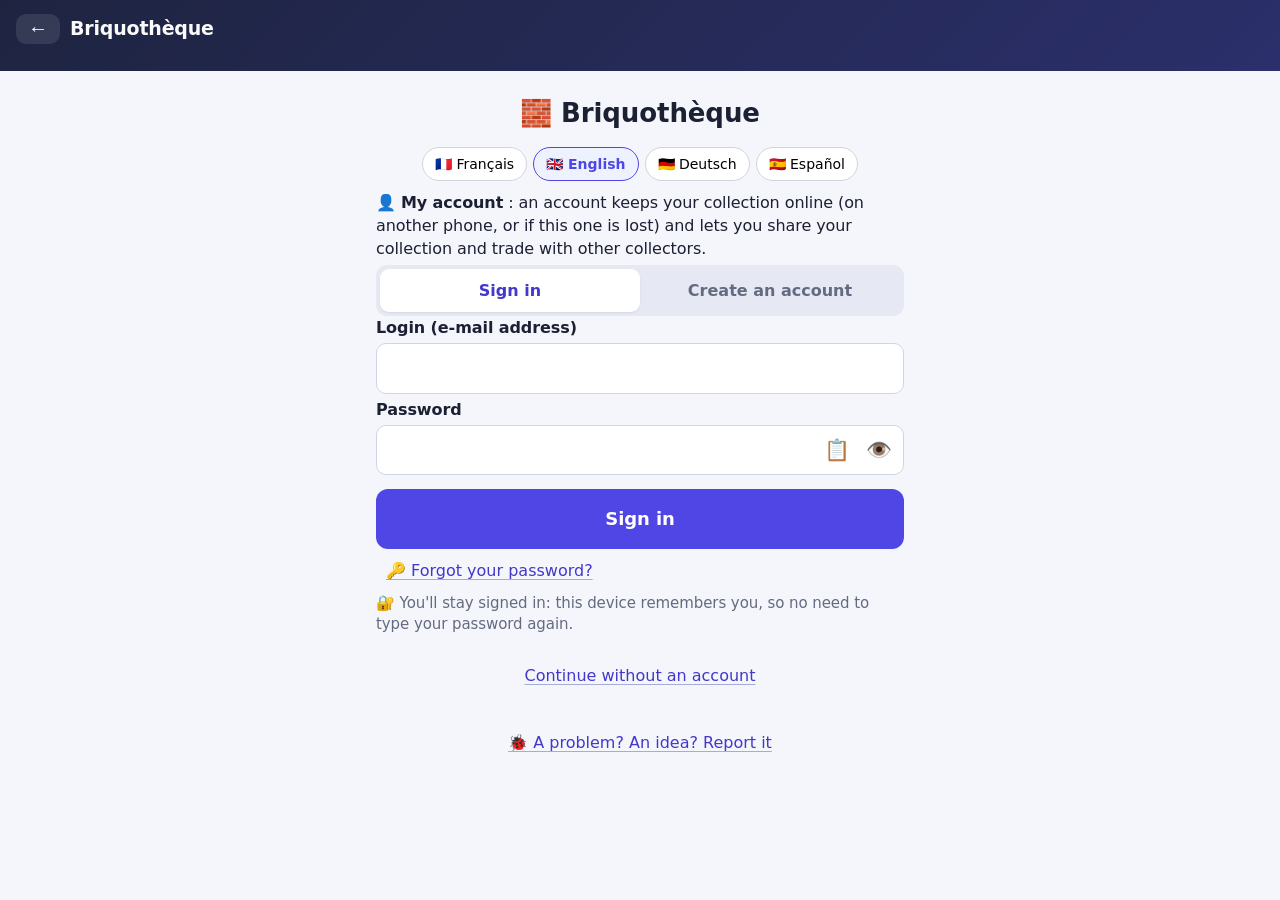
==== index.html @ 6ceb6207 "Partager sa collection et ses doubles avec un ami, sans aucune valeur (fichiers Excel et partage dan" ====
<!doctype html>
<html lang="fr">
<head>
<meta charset="utf-8">
<meta name="viewport" content="width=device-width, initial-scale=1, viewport-fit=cover">
<title>Briquothèque</title>
<meta name="theme-color" content="#18181b">
<link rel="manifest" href="manifest.json">
<link rel="icon" href="icones/briquotheque-192.png">
<link rel="apple-touch-icon" href="icones/briquotheque-192.png">
<link rel="stylesheet" href="style.css">
</head>
<body>
<header>
  <h1><button id="bouton-retour-entete" class="retour-entete" data-action="retour-entete" aria-label="Retour" title="Retour" hidden>←</button><span id="titre-appli">Briquothèque</span></h1>
  <div class="entete-bas">
    <div id="fichier-info" class="fichier-info"></div>
    <!-- connecté : amis en ligne et pseudo (js/amis.js) -->
    <div id="entete-compte" class="entete-compte" hidden>
      <button id="entete-amis" class="puce-entete" data-action="amis" aria-label="Mes amis">👥</button>
      <button id="entete-pseudo" class="puce-entete" data-action="compte"></button>
    </div>
  </div>
</header>
<nav id="arborescence" class="arborescence" aria-label="Menus" hidden></nav>

<main>
  <!-- Bandeau : modifications à enregistrer -->
  <div id="bandeau-save" class="bandeau" hidden>
    <span id="bandeau-texte"></span>
    <button class="petit" data-action="enregistrer">Enregistrer</button>
  </div>

  <!-- 1. Pas encore de fichier -->
  <section id="ecran-fichier" class="ecran" hidden>
    <p class="intro">Bienvenue ! Votre collection est rangée directement dans l'appli et enregistrée au fur et à mesure.</p>
    <button class="gros-bouton rouge" data-action="base-creer">🗄️ Commencer ma collection</button>
    <button class="gros-bouton vert" data-action="base-depuis-excel">📥 Reprendre ma collection d'un fichier Excel</button>
    <input type="file" id="input-excel-base" accept=".xlsx,application/vnd.openxmlformats-officedocument.spreadsheetml.sheet" hidden>
    <button class="gros-bouton gris" data-action="compte">👤 J'ai un compte : retrouver ma collection</button>
    <!-- arrivée depuis la mini-appli Blisters JB (fichier « transfert_vers_appli_complete…zip », 06/11/2026) -->
    <label class="gros-bouton bleu">📲 Je viens de la mini-appli Blisters JB : reprendre mes blisters
      <input type="file" id="input-transfert" accept=".zip,application/zip" hidden></label>
    <button class="bouton-lien" data-action="base">📚 Seulement contribuer à la base commune des blisters JB</button>
    <div class="choix-langue" aria-label="Langue"></div>
  </section>

  <!-- 2. Accueil -->
  <section id="ecran-accueil" class="ecran" hidden>
    <div class="bandeau base-vide-seul"><span>🗄️ Votre collection est vide</span>
      <button class="petit" data-action="base-depuis-excel">📥 Reprendre d'un fichier Excel</button></div>
    <!-- Rappel : catalogue BrickLink à mettre à jour (à partir du 2 du mois) -->
    <div id="bandeau-catalogue" class="bandeau bleu-fonce" hidden>
      <span>📚 Catalogue BrickLink à mettre à jour</span>
      <button class="petit" data-action="voir-catalogue">Comment ?</button>
    </div>

    <!-- Pas connecté : connexion proposée dès l'arrivée (js/compte.js) ; ensuite la session reste ouverte (connexion automatique) -->
    <div id="accueil-connexion" class="carte connexion-accueil" hidden>
      <p><b>👤 Connectez-vous</b> pour sauvegarder votre collection en ligne, échanger vos doubles et retrouver vos amis.
        <span class="score">Ensuite, la connexion se fait toute seule sur cet appareil.</span></p>
      <div class="deux-boutons">
        <button class="gros-bouton vert" data-compte-ouvrir="connexion">Se connecter</button>
        <button class="gros-bouton gris" data-compte-ouvrir="inscription">Créer un compte</button>
      </div>
      <button class="bouton-lien" data-action="connexion-plus-tard">Plus tard</button>
    </div>

    <p class="section-titre">➕ Ajouter à ma collection</p>
    <label class="action-principale">
      <span class="icone">📷</span>
      <span><b>Photographier</b><small>Figurine, blister JB, set… l'appli reconnaît ce que c'est</small></span>
      <input type="file" id="input-photo" accept="image/*" capture="environment" hidden>
    </label>
    <!-- un seul bouton pour un blister (Mathias, 06/11/2026) : prendre la photo, ou en choisir une déjà prise -->
    <button class="action-principale action-blister" data-action="blister-ajouter">
      <span class="icone">📦</span>
      <span><b>Ajouter un blister JB</b><small>Photo à prendre ou déjà prise · recto, verso, n°</small></span>
    </button>
    <input type="file" id="input-blister" accept="image/*" capture="environment" hidden>
    <input type="file" id="input-blister-galerie" accept="image/*" hidden>
    <div class="tuiles">
      <label class="tuile"><span class="icone">🖼️</span><b>Photo déjà prise</b><small>Figurine, depuis la galerie</small>
        <input type="file" id="input-galerie" accept="image/*" hidden></label>
      <button class="tuile" data-action="recherche"><span class="icone">🔍</span><b>Chercher par nom</b><small>Figurine (BrickLink)</small></button>
      <button class="tuile" data-action="saisie"><span class="icone">⌨️</span><b>Saisir un code</b><small>Un ou plusieurs codes</small></button>
      <button class="tuile" data-action="set"><span class="icone">🧱</span><b>Set LEGO</b><small>Ou Youmko, Pantasy, Cobi…</small></button>
      <label class="tuile"><span class="icone">🛒</span><b>Scanner une boîte</b><small>Code-barres d'un set, en magasin</small>
        <input type="file" id="input-boite" accept="image/*" capture="environment" hidden></label>
      <button class="tuile" data-action="objet"><span class="icone">🔑</span><b>Objet dérivé</b><small>Porte-clés, lampes, magnets…</small></button>
    </div>

    <p class="section-titre">📖 Ma collection</p>
    <div class="tuiles">
      <button class="tuile" data-action="collection"><span class="icone">📖</span><b>Ma collection</b><small>Figurines, sets, objets dérivés</small></button>
      <button class="tuile" data-action="valeur"><span class="icone">💶</span><b>Valeur</b><small>Ventes BrickLink sur 6 mois</small></button>
      <button class="tuile" data-action="statistiques"><span class="icone">📊</span><b>Statistiques</b><small>Séries complètes, manquantes</small></button>
      <button class="tuile" data-action="souhaits"><span class="icone">⭐</span><b>Ma liste de souhaits</b><small>Ce que vous voulez, sorties</small></button>
      <button class="tuile" data-action="justificatifs"><span class="icone">🧾</span><b>Justificatifs</b><small>Tickets, factures, captures</small></button>
      <button class="tuile" data-action="assurance"><span class="icone">🛡️</span><b>Dossier assureur</b><small>Inventaire estimé en PDF</small></button>
    </div>

    <!-- Tout JB Spielwaren au même endroit (demande de Mathias, 20/10/2026) : blisters, customs, tiles et autres objets -->
    <p class="section-titre">🟪 JB Spielwaren</p>
    <div class="tuiles">
      <button class="tuile" data-action="blister-ajouter"><span class="icone">📦</span><b>Ajouter un blister</b><small>Photo à prendre ou déjà prise</small></button>
      <button class="tuile" data-action="customs-voir"><span class="icone">🎨</span><b>Mes customs JB</b><small>Mes blisters, en photos</small></button>
      <button class="tuile" data-action="objets-jb-voir"><span class="icone">🟪</span><b>Tiles et objets JB</b><small>Tiles, vignettes, chromés…</small></button>
      <button class="tuile" data-action="objet-jb"><span class="icone">➕</span><b>Ajouter un tile ou un objet</b><small>Nom, photo, quantité</small></button>
      <button class="tuile" data-action="custom"><span class="icone">🔗</span><b>Figurine custom</b><small>Catalogue JB ou lien</small></button>
      <button class="tuile" data-action="achats"><span class="icone">🏷️</span><b>Mes achats customs</b><small>Prix payé et revente</small></button>
      <button class="tuile" data-action="base"><span class="icone">📚</span><b>Base de blisters</b><small>Commune à tous : photos, envois</small></button>
      <button class="tuile" data-action="consulter"><span class="icone">🗂️</span><b>Catalogue JB</b><small>Toutes les customs JB</small></button>
    </div>

    <p class="section-titre">🤝 Communauté</p>
    <div class="tuiles">
      <button class="tuile" data-action="echanges"><span class="icone">🔄</span><b>Échanges</b><small id="tuile-echanges-info">Doubles contre souhaits</small></button>
      <button class="tuile" data-action="amis"><span class="icone">👥</span><b>Mes amis</b><small>En ligne, demandes d'amis</small></button>
      <button class="tuile" data-action="compte"><span class="icone">👤</span><b>Mon compte</b><small id="tuile-compte-info">Connexion, sauvegarde en ligne</small></button>
    </div>

    <p class="section-titre">🔎 Découvrir</p>
    <div class="tuiles">
      <button class="tuile" data-action="nouveautes"><span class="icone">🆕</span><b>Nouveautés</b><small>Sorties LEGO par thème</small></button>
      <button class="tuile" data-action="magasins-autour"><span class="icone">📍</span><b>Magasins proches</b><small>Boutiques LEGO et jouets</small></button>
    </div>

    <p class="section-titre">🖨️ Imprimer et exporter</p>
    <div class="tuiles">
      <button class="tuile" data-action="impression"><span class="icone">🖨️</span><b>Imprimer des étiquettes</b><small>À la taille de vos étiquettes</small></button>
      <button class="tuile" data-action="exports"><span class="icone">📤</span><b>Exporter</b><small>Excel, PDF, CSV, BrickLink</small></button>
    </div>

    <details class="outils" id="outils">
      <summary>Outils <span class="score" id="version-appli"></span></summary>
      <p class="sous-titre">🌐 Langue</p>
      <div class="choix-langue" aria-label="Langue"></div>
      <p class="sous-titre">📱 Appli Android</p>
      <a class="bouton gris" href="telechargement/briquotheque.apk" download="Briquotheque.apk">📥 Télécharger l'appli Android (.apk)</a>
      <p class="aide">Ouvrez le fichier téléchargé : Android demande une fois d'autoriser l'installation depuis Chrome. L'appli se met à jour toute seule.
        Sur iPhone : dans Safari, « Partager » puis « Sur l'écran d'accueil ».</p>
      <details class="langue-verif"><summary data-action="langue-controle">Contrôle de la langue : textes pas encore traduits <span id="langue-controle"></span></summary>
        <div id="langue-manquants"></div></details>
      <div id="bloc-erreurs" class="alerte" hidden><b>⚠️ Dernières erreurs</b>
        <pre id="liste-erreurs" class="score" style="white-space:pre-wrap;margin:6px 0 0"></pre></div>
      <button class="bouton gris" data-action="signaler">🐞 Signaler un problème ou proposer une amélioration</button>
      <button class="bouton gris" data-action="rapports-recus" id="btn-rapports-recus" hidden>📬 Rapports reçus</button>
      <p class="aide">Un blocage, un bug, ou une amélioration à proposer ? Le message part directement au créateur de l'appli, avec une capture d'écran si vous voulez. Pour un problème, il décrit aussi l'appli (version, téléphone, écran, dernières actions et erreurs), sans rien de votre collection ni de vos photos.</p>
      <div id="bloc-catalogue" class="bloc-catalogue">
        <p class="sous-titre">🔄 Mises à jour</p>
        <p class="aide">Les catalogues se mettent à jour tout seuls : sets, nouveautés, objets dérivés et prix LEGO France
          chaque nuit ; nouvelles figurines BrickLink chaque mois. Ce bouton les relit tout de suite.</p>
        <p class="aide" id="catalogue-info"></p>
        <button class="gros-bouton vert" data-action="tout-mettre-a-jour">🔄 Tout mettre à jour</button>
        <p class="aide" id="maj-etat"></p>
        <details class="aide"><summary>Mettre à jour le catalogue BrickLink à la main (secours)</summary>
        <ol class="aide etapes">
          <li>Connectez-vous sur BrickLink, puis ouvrez la <a href="https://www.bricklink.com/catalogDownload.asp" target="_blank" rel="noopener">page de téléchargement du catalogue</a>.</li>
          <li>Choisissez <b>Catalog Items</b>, <b>Minifigures</b>, <b>Tab-Delimited File</b> (cochez <b>Year Released</b> si proposé), puis <b>Download</b>.</li>
          <li>Touchez le bouton ci-dessous et choisissez le fichier téléchargé (<b>Minifigures.txt</b>, parfois nommé Minifigures.txt.xml).</li>
        </ol>
        <label class="bouton">📥 Mettre à jour le catalogue BrickLink
          <input type="file" id="input-catalogue" hidden>
        </label>
        </details>
      </div>
      <hr>
      <label class="case-a-cocher" id="bloc-reglage-camps" hidden><input type="checkbox" id="reglage-camps"> Star Wars rangé par camps : Gentils (vert), Méchants (rouge), Zone grise — étiquettes de couleur</label>
      <button class="bouton gris" data-action="base-depuis-excel">📥 Reprendre un fichier Excel (remplace la collection)</button>
      <p class="aide" id="info-sauvegarde"></p>
      <button class="bouton bleu" data-action="sauvegarde-en-ligne">☁️ Sauvegarder en ligne maintenant (dépôt privé)</button>
      <button class="bouton gris" data-action="restaurer-en-ligne">☁️ Restaurer la sauvegarde en ligne</button>
    </details>
  </section>

  <!-- Recadrage de la photo -->
  <section id="ecran-recadrage" class="ecran" hidden>
    <p class="intro" id="recadrage-titre">Encadrez la figurine : glissez le cadre, ou tirez ses coins.</p>
    <div id="recadrage-zone" class="recadrage-zone">
      <img id="recadrage-image" alt="">
      <div id="recadrage-cadre" class="recadrage-cadre">
        <span data-coin="hg" class="coin hg"></span><span data-coin="hd" class="coin hd"></span>
        <span data-coin="bg" class="coin bg"></span><span data-coin="bd" class="coin bd"></span>
      </div>
    </div>
    <button class="gros-bouton vert" data-action="recadrage-ok">✂️ Identifier cette zone</button>
    <button class="bouton gris" data-action="recadrage-entiere">Utiliser toute la photo</button>
    <button class="bouton-lien" data-action="recadrage-annuler">Annuler</button>
  </section>

  <!-- Consultation de la collection (lecture seule) -->
  <section id="ecran-collection" class="ecran" hidden>
    <!-- ajouter directement depuis Ma collection (Mathias, 11/10/2026) : mêmes choix qu'à l'accueil ; les photos passent
         par les mêmes champs (label for=…) que les gros boutons de l'accueil -->
    <details class="ajouter-collection">
      <summary class="bouton">➕ Ajouter à ma collection</summary>
      <div class="tuiles">
        <label class="tuile" for="input-photo"><span class="icone">📷</span><b>Photographier</b><small>Figurine, blister, set… reconnu</small></label>
        <button class="tuile" data-action="blister-ajouter"><span class="icone">📦</span><b>Blister JB</b><small>Photo à prendre ou déjà prise</small></button>
        <label class="tuile" for="input-galerie"><span class="icone">🖼️</span><b>Photo déjà prise</b><small>Figurine, depuis la galerie</small></label>
        <button class="tuile" data-action="recherche"><span class="icone">🔍</span><b>Chercher par nom</b><small>Figurine (BrickLink)</small></button>
        <button class="tuile" data-action="saisie"><span class="icone">⌨️</span><b>Saisir un code</b><small>Un ou plusieurs codes</small></button>
        <button class="tuile" data-action="custom"><span class="icone">🎨</span><b>Figurine custom</b><small>Catalogue JB ou lien</small></button>
        <button class="tuile" data-action="set"><span class="icone">🧱</span><b>Set LEGO</b><small>Ou Youmko, Pantasy, Cobi…</small></button>
        <label class="tuile"><span class="icone">🛒</span><b>Scanner une boîte</b><small>Code-barres d'un set</small>
          <input type="file" id="input-boite-collection" accept="image/*" capture="environment" hidden></label>
        <button class="tuile" data-action="objet"><span class="icone">🔑</span><b>Objet dérivé</b><small>Porte-clés, lampes, magnets…</small></button>
        <button class="tuile" data-action="objet-jb"><span class="icone">🟪</span><b>Tile ou objet JB</b><small>Tiles, vignettes, chromés…</small></button>
      </div>
    </details>
    <input id="collection-recherche" class="champ" type="search" placeholder="🔍 Nom ou code…" autocomplete="off">
    <div id="collection-onglets" class="puces"></div>
    <div class="bascule" id="collection-bascule">
      <button data-vue="liste" class="choisi">Liste</button>
      <button data-vue="vignettes">Vignettes</button>
    </div>
    <p class="aide" id="collection-info"></p>
    <div id="collection-contenu"></div>
    <button class="bouton gris" data-action="accueil">↩︎ Retour</button>
  </section>

  <!-- Figurine custom (JB Spielwaren ou autre) -->
  <section id="ecran-custom" class="ecran" hidden>
    <p class="intro">🎨 Figurine <b>custom</b> (JB Spielwaren ou autre fabricant) : elle sera rangée dans l'onglet « Customs ».</p>
    <img id="custom-photo" class="photo-apercu" alt="Photo du blister">
    <label for="custom-recherche" class="etiquette-champ">Chercher dans le catalogue JB Spielwaren</label>
    <input id="custom-recherche" class="champ" type="search" autocomplete="off" placeholder="ex. clone, witch, knight…">
    <p class="aide" id="custom-recherche-info"></p>
    <div id="custom-indice"></div>
    <div id="custom-resultats" class="grille"></div>
    <button class="bouton gris" id="btn-encadrer-nom" hidden>✂️ Encadrer le nom moi-même</button>
    <div id="custom-choisie"></div>
    <label for="custom-lien" class="etiquette-champ">Lien de la page de la figurine (facultatif)</label>
    <input id="custom-lien" class="champ" type="url" inputmode="url" autocomplete="off" placeholder="https://www.jb-spielwaren.de/…">
    <p class="aide">Sur la page de la figurine : ⋮ → <b>Partager</b> → <b>Copier le lien</b>, puis collez-le ici.<span class="excel-seul"> Le QR code de l'étiquette ouvrira cette page. Sans lien, l'étiquette n'aura pas de QR code.</span></p>
    <label for="custom-nom" class="etiquette-champ">Nom de la figurine</label>
    <input id="custom-nom" class="champ" autocomplete="off" placeholder="ex. CLONE TROOPER 501st">
    <p class="aide excel-seul" id="custom-code"></p>
    <div class="apercu-etiquette excel-seul" id="custom-apercu"></div>
    <div id="custom-alerte"></div>
    <label class="case-a-cocher"><input type="checkbox" id="custom-non-numerote"> Non numérotée (pas de série limitée)</label>
    <div id="custom-bloc-numeros">
      <label for="custom-serie" class="etiquette-champ">Série limitée à</label>
      <input id="custom-serie" class="champ" inputmode="numeric" autocomplete="off" placeholder="ex. 250">
      <label class="etiquette-champ" id="custom-numeros-titre">N° de l'exemplaire (écrit sur le blister)</label>
      <div id="custom-numeros" class="grille-numeros">
        <input id="custom-exemplaire" class="champ" inputmode="numeric" autocomplete="off" placeholder="ex. 189">
      </div>
      <p class="aide" id="custom-numeros-etat"></p>
    </div>
    <p class="question">Ajouter à ma collection ?</p>
    <div class="oui-non">
      <button class="gros-bouton gris" data-action="non">Non</button>
      <button class="gros-bouton vert" data-action="custom-oui">Oui</button>
    </div>
  </section>

  <!-- Valeur de la collection (js/valeur.js) : prix relevés dans le dépôt GitHub privé -->
  <!-- Nouveautés LEGO (js/ecran_nouveautes.js) : sorties de l'année par thème, relues chaque nuit (Rebrickable) -->
  <section id="ecran-nouveautes" class="ecran" hidden>
    <p class="intro">🆕 <b>Nouveautés LEGO</b> <span class="score" id="nv-maj"></span>
      <button class="petit" id="nv-actualiser">🔄 Actualiser</button></p>
    <input id="nv-recherche" class="champ" type="search" autocomplete="off" placeholder="🔍 Filtrer (ex. shrek, vador, 75412)">
    <div class="bascule" id="nv-onglets">
      <button data-nv="mois" class="choisi">📅 Par mois</button>
      <button data-nv="figurines">🧍 Figurines</button>
      <button data-nv="sets">🧱 Sets</button>
      <button data-nv="objets">🔑 Objets</button>
    </div>
    <div id="nv-themes" class="puces"></div>
    <div id="nv-contenu"></div>
    <button class="bouton gris" data-action="accueil">↩︎ Retour</button>
  </section>

  <!-- Objets dérivés LEGO (catalogue BrickLink « Gear ») : onglet « Objets dérivés » (js/objets.js) -->
  <section id="ecran-objet" class="ecran" hidden>
    <p class="intro">🔑 <b>Objet dérivé LEGO</b> : porte-clés, porte-clés lumineux, magnet, réveil… Il est valorisé d'après
      les ventes BrickLink, grâce à son numéro BrickLink.</p>
    <label class="gros-bouton vert">📷 Photographier l'étiquette (face avant)
      <input type="file" id="input-objet-photo" accept="image/*" capture="environment" hidden></label>
    <p class="aide">L'appli lit la référence imprimée au-dessus du code-barres (ex. KE48H) et retrouve l'objet. Ou tapez son nom :</p>
    <label for="objet-nom" class="etiquette-champ">Ce que c'est</label>
    <input id="objet-nom" class="champ" autocomplete="off" placeholder="ex. ghost key light, vader, KE48H">
    <div id="objet-nouveautes" class="grille"></div>
    <button class="bouton bleu" data-action="objet-chercher">🔎 Trouver son numéro sur BrickLink</button>
    <p class="aide">Sur BrickLink, ouvrez le bon objet : son numéro est écrit sous le nom (« Item No »). Recopiez-le ci-dessous.</p>
    <label for="objet-code" class="etiquette-champ">Numéro BrickLink</label>
    <input id="objet-code" class="champ" autocomplete="off" autocapitalize="characters" placeholder="ex. 5005374 ou LGL-KE7">
    <label for="objet-type" class="etiquette-champ">Type</label>
    <select id="objet-type" class="champ">
      <option value="Porte-clés">Porte-clés</option><option value="Porte-clés lumineux">Porte-clés lumineux</option><option value="Lampe / torche">Lampe / torche</option><option value="Magnet">Magnet</option>
      <option value="Montre / réveil">Montre / réveil</option><option value="Stylo / papeterie">Stylo / papeterie</option><option value="Autre">Autre</option>
    </select>
    <label for="objet-etat" class="etiquette-champ">État</label>
    <select id="objet-etat" class="champ"><option value="Neuf (emballage)">Neuf (emballage)</option><option value="Occasion">Occasion</option></select>
    <label for="objet-quantite" class="etiquette-champ">Quantité</label>
    <input id="objet-quantite" class="champ" type="number" min="1" value="1" inputmode="numeric">
    <label for="objet-remarques" class="etiquette-champ">Remarques (facultatif)</label>
    <input id="objet-remarques" class="champ" autocomplete="off" placeholder="ex. carton 3, pile à changer">
    <div class="deux-champs">
      <div><label class="etiquette-champ" for="objet-prix">Prix payé (€, facultatif)</label>
        <input id="objet-prix" class="champ" inputmode="decimal" autocomplete="off" placeholder="par exemplaire"></div>
      <div><label class="etiquette-champ" for="objet-date">Acheté le (facultatif)</label>
        <input id="objet-date" class="champ" type="date"></div></div>
    <button class="gros-bouton vert" data-action="objet-ajouter">➕ Ajouter à ma collection</button>
    <div id="objet-liste"></div>
  </section>

  <!-- Tiles et autres objets JB Spielwaren (js/objets_jb.js) -->
  <section id="ecran-objet-jb" class="ecran" hidden>
    <p class="intro">🟪 <b>Tile ou objet JB Spielwaren</b> : tile (petite plaque imprimée), vignette, élément chromé, pièce
      imprimée, poster… Souvent offerts : le prix payé est facultatif.</p>
    <label class="gros-bouton vert">📷 Photographier l'objet (facultatif)
      <input type="file" id="input-jb-photo" accept="image/*" capture="environment" hidden></label>
    <img id="jb-apercu" class="photo-apercu" alt="" hidden>
    <label for="jb-type" class="etiquette-champ">Type</label>
    <select id="jb-type" class="champ"></select>
    <label for="jb-nom" class="etiquette-champ">Nom</label>
    <input id="jb-nom" class="champ" autocomplete="off" placeholder="ex. Tile Darth Donut, ou ce qui est imprimé dessus">
    <label for="jb-quantite" class="etiquette-champ">Quantité</label>
    <input id="jb-quantite" class="champ" type="number" min="1" value="1" inputmode="numeric">
    <label for="jb-prix" class="etiquette-champ">Prix payé par exemplaire (facultatif : vide si offert)</label>
    <input id="jb-prix" class="champ" inputmode="decimal" autocomplete="off" placeholder="vide si offert">
    <label for="jb-date" class="etiquette-champ">Date d'achat (facultatif)</label>
    <input id="jb-date" class="champ" type="date">
    <label for="jb-remarques" class="etiquette-champ">Remarques (facultatif)</label>
    <input id="jb-remarques" class="champ" autocomplete="off" placeholder="ex. stream du 12/10, boîte 2">
    <button class="gros-bouton vert" data-action="objet-jb-ajouter">➕ Ajouter à ma collection</button>
    <button class="bouton gris" data-action="objets-jb-voir">🟪 Voir mes tiles et objets JB</button>
    <button class="bouton bleu" id="jb-importer" data-action="objet-jb-importer" hidden>📥 Reprendre mes achats (tiles, vignettes… des directs Whatnot)</button>
  </section>

  <!-- Compte en ligne (js/compte.js, Supabase) : connexion, sauvegarde en ligne de la collection -->
  <section id="ecran-compte" class="ecran" hidden>
    <div id="compte-contenu"></div>
  </section>

  <!-- Amis et présence (js/amis.js) -->
  <section id="ecran-amis" class="ecran" hidden>
    <div id="amis-contenu"></div>
  </section>

  <!-- Ce qu'un ami a partagé (js/partages.js) : sa collection ou ses doubles, en lecture seule, sans valeur -->
  <section id="ecran-partage" class="ecran" hidden>
    <p class="intro" id="partage-titre"></p>
    <div id="partage-actions"></div>
    <input id="partage-recherche" class="champ" type="search" placeholder="🔍 Nom ou code…" autocomplete="off">
    <div id="partage-liste" class="carte"></div>
    <button class="bouton gris" data-partage-fichier-vu>📄 Fichier de cette liste</button>
    <button class="bouton-lien" data-action="amis">← Mes amis</button>
  </section>

  <!-- Échanges entre collectionneurs (js/echanges.js) -->
  <section id="ecran-echanges" class="ecran" hidden>
    <div id="echanges-contenu"></div>
  </section>

  <!-- Coffre à justificatifs d'achat (js/justificatifs.js) : tickets, factures, captures de commandes -->
  <section id="ecran-justificatifs" class="ecran" hidden>
    <p class="intro">🧾 <b>Justificatifs d'achat</b> : photographiez vos tickets et factures, ou ajoutez la capture d'écran
      d'une commande (Whatnot, JB Spielwaren, eBay…). Ils servent de preuves pour l'assureur et rappellent ce que vous avez
      acheté, même quand la figurine n'est pas nommée sur la commande.</p>
    <div class="tuiles">
      <label class="tuile"><span class="icone">📷</span><b>Photographier</b><small>Ticket ou facture</small>
        <input type="file" id="input-justificatif-photo" accept="image/*" capture="environment" hidden></label>
      <label class="tuile"><span class="icone">🖼️</span><b>Capture d'écran</b><small>Ou photo déjà prise</small>
        <input type="file" id="input-justificatif-galerie" accept="image/*" multiple hidden></label>
    </div>
    <p class="aide" id="justificatifs-info"></p>
    <div id="justificatifs-liste" class="base-liste"></div>
    <button class="gros-bouton gris" id="justificatifs-sauver" data-action="justificatifs-sauver" hidden>📤 Sauvegarder mes justificatifs (.zip)</button>
    <label class="bouton-lien">📥 Reprendre une sauvegarde de justificatifs
      <input type="file" id="input-justificatifs-zip" accept=".zip,application/zip" hidden></label>
  </section>

  <!-- Dossier pour l'assureur (js/assurance.js) : inventaire estimé, à enregistrer en PDF ou en tableur -->
  <section id="ecran-assurance" class="ecran" hidden>
    <div class="pas-imprime">
      <p class="intro">🛡️ <b>Dossier pour l'assureur</b> : l'inventaire complet de votre collection, article par article, avec
        sa valeur estimée, la méthode et la date des prix. Vous l'enregistrez en PDF pour l'envoyer à votre assureur.
        <a href="methode.html">ℹ️ Comment est calculée la valeur ?</a></p>
      <label for="assurance-nom" class="etiquette-champ">Nom du propriétaire</label>
      <input id="assurance-nom" class="champ" autocomplete="name">
      <label for="assurance-adresse" class="etiquette-champ">Adresse (facultatif)</label>
      <input id="assurance-adresse" class="champ" autocomplete="street-address">
      <label for="assurance-contrat" class="etiquette-champ">N° de contrat d'assurance (facultatif)</label>
      <input id="assurance-contrat" class="champ" autocomplete="off">
      <label class="case-a-cocher"><input type="checkbox" id="assurance-photos" checked> Avec les photos des articles</label>
      <label class="case-a-cocher"><input type="checkbox" id="assurance-justificatifs" checked> Avec mes justificatifs d'achat (🧾)</label>
      <button class="gros-bouton vert" data-action="assurance-preparer">📄 Préparer le dossier</button>
      <p class="aide" id="assurance-etat"></p>
      <div id="assurance-sortie" class="oui-non" hidden>
        <button class="gros-bouton bleu" data-action="assurance-imprimer">🖨️ Enregistrer en PDF</button>
        <button class="gros-bouton gris" data-action="assurance-tableur">📊 Tableur (.csv)</button>
      </div>
    </div>
    <div id="assurance-dossier"></div>
  </section>

  <section id="ecran-valeur" class="ecran" hidden>
    <p class="intro">💶 <b>Valeur de ma collection</b> : ce que coûterait son rachat aujourd'hui, d'après les ventes réelles
      BrickLink des 6 derniers mois et les prix LEGO. <a href="methode.html">ℹ️ Comment est calculée la valeur ?</a></p>
    <div id="valeur-bandeau" class="bandeau" hidden></div>
    <p class="aide" id="valeur-etat"></p>
    <div id="valeur-avancement" class="carte" hidden></div>
    <div id="valeur-jeton-bloc" class="carte" hidden>
      <label for="valeur-jeton" class="etiquette-champ">Jeton d'accès GitHub (github_pat_…)</label>
      <input id="valeur-jeton" class="champ champ-masque" type="text" autocomplete="off" autocapitalize="off" spellcheck="false" data-lpignore="true" data-1p-ignore placeholder="github_pat_…">
      <button class="bouton bleu" data-action="valeur-jeton">Enregistrer le jeton</button>
      <p class="aide">Il ne sert qu'à votre dépôt privé et reste dans ce téléphone.</p>
    </div>
    <div id="valeur-actions" hidden>
      <div class="tuiles">
        <button class="tuile" data-action="valeur-envoyer"><span class="icone">💶</span><b>Valoriser ma collection</b><small>Relever les prix de mes articles</small></button>
        <button class="tuile" data-action="valeur-actualiser"><span class="icone">🔄</span><b>Actualiser</b><small>Lire les derniers prix</small></button>
      </div>
      <button class="bouton gris" data-action="valeur-customs">📥 Ajouter mes customs achetées (reçus JB et Whatnot)</button>
      <div id="valeur-resultat"></div>
      <button class="bouton-lien" data-action="valeur-remplacer-jeton">🔑 Remplacer le jeton (nouveau jeton GitHub)</button>
      <button class="bouton-lien" data-action="valeur-oublier">Retirer le jeton de ce téléphone</button>
    </div>
  </section>

  <!-- Mes achats de customs (js/achats.js) : nommer les achats en lot, prix payé et prix de revente par figurine -->
  <section id="ecran-achats" class="ecran" hidden>
    <p class="intro">🏷️ <b>Mes achats de customs</b> : le prix payé de chaque exemplaire (frais de port compris), pour savoir à
      combien revendre vos doubles.</p>
    <div class="onglets-achats">
      <button class="bouton" id="achats-onglet-nommer" data-action="achats-nommer">À nommer</button>
      <button class="bouton" id="achats-onglet-figurines" data-action="achats-figurines">Par figurine</button>
      <button class="bouton" id="achats-onglet-vendre" data-action="achats-vendre">À vendre</button>
    </div>
    <details class="carte">
      <summary>Réglages de la revente</summary>
      <label for="achats-frais" class="etiquette-champ">Frais de vente (% du prix de vente, commission + paiement)</label>
      <input id="achats-frais" class="champ" inputmode="decimal">
      <label for="achats-fixe" class="etiquette-champ">Frais fixes par vente (€)</label>
      <input id="achats-fixe" class="champ" inputmode="decimal">
      <label for="achats-marge" class="etiquette-champ">Marge voulue (% du prix payé)</label>
      <input id="achats-marge" class="champ" inputmode="decimal">
      <p class="aide">Vérifiez les frais actuels sur Whatnot (ou la plateforme où vous vendez). Le prix de revente conseillé
        vous rend le prix payé plus la marge, une fois les frais retirés (arrondi à l'euro supérieur).
        <a href="methode.html">ℹ️ Toutes les méthodes de calcul</a></p>
    </details>
    <label class="case-a-cocher" id="achats-filtre" hidden><input type="checkbox" id="achats-doublons"> Seulement les figurines en plusieurs exemplaires</label>
    <div id="achats-liste"></div>
    <button class="bouton gris" data-action="accueil">↩︎ Retour</button>
  </section>

  <!-- Consulter la base des figurines JB (js/consulter.js) -->
  <section id="ecran-consulter" class="ecran" hidden>
    <p class="intro">🗂️ <b>Base des figurines JB</b> : le catalogue JB Spielwaren, les figurines retirées retrouvées ailleurs
      et les blisters photographiés par les collectionneurs.</p>
    <input id="consulter-recherche" class="champ" type="search" autocomplete="off" placeholder="Chercher un nom (ex. donut, chrome, vader)">
    <select id="consulter-filtre" class="champ">
      <option value="tout">Toute la base</option>
      <option value="jb">En vente chez JB</option>
      <option value="retirees">Épuisées / plus en vente chez JB</option>
      <option value="album">Photos de collectionneurs</option>
      <option value="mes">Mes photos de blisters</option>
    </select>
    <p class="aide" id="consulter-info"></p>
    <div id="consulter-liste" class="grille"></div>
    <button class="bouton gris" id="consulter-plus" hidden>Voir plus</button>
    <button class="bouton gris" data-action="accueil">↩︎ Retour</button>
  </section>

  <!-- Sets LEGO (js/sets.js) : numéro -> fiche, état, boîte, notice, figurines -> onglet « Sets » -->
  <section id="ecran-set" class="ecran" hidden>
    <label for="set-marque" class="etiquette-champ">Marque</label>
    <select id="set-marque" class="champ"></select>
    <input id="set-marque-autre" class="champ" autocomplete="off" placeholder="Nom de la marque" hidden>
    <div id="set-bloc-lego">
    <label for="set-numero" class="etiquette-champ">🧱 Numéro ou nom du set LEGO</label>
    <input id="set-numero" class="champ" type="search" autocomplete="off" placeholder="ex. 75192 ou death star">
    <p class="aide" id="set-info"></p>
    <label class="bouton gris">📥 Importer une liste de sets (depuis un fichier Excel)
      <input type="file" id="input-import-sets" accept=".xlsx,application/vnd.openxmlformats-officedocument.spreadsheetml.sheet" hidden>
    </label>
    <div id="set-fiche"></div>
    </div>
    <div id="set-bloc-marque" hidden>
      <p class="aide">Les autres marques ne sont pas dans les catalogues LEGO : renseignez le set vous-même. Sa valeur : le prix
        sur le site du fabricant s'il le vend encore, sinon les annonces eBay France, sinon votre prix payé.</p>
      <label for="set-m-numero" class="etiquette-champ">Numéro (sur la boîte)</label>
      <input id="set-m-numero" class="champ" autocomplete="off" placeholder="ex. 2299">
      <label for="set-m-nom" class="etiquette-champ">Nom</label>
      <input id="set-m-nom" class="champ" autocomplete="off" placeholder="ex. Titanic">
      <div class="deux-champs">
        <div><label for="set-m-pieces" class="etiquette-champ">Pièces</label><input id="set-m-pieces" class="champ" inputmode="numeric"></div>
        <div><label for="set-m-annee" class="etiquette-champ">Année</label><input id="set-m-annee" class="champ" inputmode="numeric"></div>
      </div>
      <label for="set-m-prix-fabricant" class="etiquette-champ">Prix sur le site du fabricant (€, s'il le vend encore)</label>
      <input id="set-m-prix-fabricant" class="champ" inputmode="decimal" placeholder="prix affiché pour la France, ex. 299,00">
    </div>
    <div id="set-details" hidden>
      <label for="set-etat" class="etiquette-champ">État</label>
      <select id="set-etat" class="champ">
        <option value="Neuf scellé">Neuf scellé</option><option value="Monté">Monté</option><option value="Démonté (en boîte)">Démonté (en boîte)</option><option value="Sans figurines">Sans figurines</option><option value="Incomplet">Incomplet</option><option value="Boîte seule (vide)">Boîte seule (vide)</option><option value="Autre">Autre</option>
      </select>
      <label class="case-a-cocher"><input type="checkbox" id="set-boite"> Boîte d'origine</label>
      <label class="case-a-cocher"><input type="checkbox" id="set-notice"> Notice</label>
      <div class="deux-champs">
        <div><label class="etiquette-champ" for="set-prix">Prix payé (€, facultatif)</label>
          <input id="set-prix" class="champ" inputmode="decimal" autocomplete="off" placeholder="ex. 79,99"></div>
        <div><label class="etiquette-champ" for="set-date">Acheté le (facultatif)</label>
          <input id="set-date" class="champ" type="date"></div></div>
      <p class="sous-titre" id="set-figs-titre"></p>
      <div id="set-figs" class="base-liste"></div>
      <p class="question">Ajouter ce set à ma collection ?</p>
      <div class="oui-non">
        <button class="gros-bouton gris" data-action="accueil">Non</button>
        <button class="gros-bouton vert" data-action="set-ajouter">Oui</button>
      </div>
    </div>
  </section>

  <!-- Base commune des blisters JB : photos et noms de vos blisters, à exporter pour enrichir la base (js/base.js) -->
  <section id="ecran-base" class="ecran" hidden>
    <p class="intro">📚 <b>Base de blisters JB</b>, commune à tous (la vôtre, celle de votre ami, les collectionneurs) : photographiez vos blisters un par un (recto, puis verso). Le nom est lu tout seul : vérifiez-le, notez le numéro écrit à la main (« 143 of 250 »), puis « Ajouter ».
      L'appli compte vos exemplaires de chaque figurine et les compare à vos achats. « Envoyer » crée un fichier à
      m'envoyer : ces blisters seront ensuite reconnus par l'appli (nom et décor).</p>
    <label class="gros-bouton corail">📷 Photographier un blister
      <input type="file" id="input-base" accept="image/*" capture="environment" hidden>
    </label>
    <label class="bouton gris">🖼️ Choisir une photo déjà prise
      <input type="file" id="input-base-galerie" accept="image/*,application/pdf" hidden>
    </label>
    <label class="bouton gris">🗂️ Importer une série de scans (photos ou PDF : recto, verso, recto, verso…)
      <input type="file" id="input-base-scans" accept="image/*,application/pdf" multiple hidden>
    </label>
    <div id="base-autre" hidden>
      <label class="gros-bouton bleu-fonce">➕ <span id="btn-base-autre">Autre exemplaire</span>
        <input type="file" id="input-base-autre" accept="image/*" capture="environment" hidden></label>
      <!-- autre exemplaire depuis une photo déjà prise (Mathias, 06/11/2026) -->
      <label class="bouton gris">🖼️ <span id="btn-base-autre-galerie">Autre exemplaire : choisir une photo déjà prise</span>
        <input type="file" id="input-base-autre-galerie" accept="image/*" hidden></label>
      <button class="bouton-lien" data-action="base-autre">ou garder la même photo (plus rapide)</button>
    </div>
    <p class="score" id="base-cadre-memo" hidden>📌 Cadre mémorisé : les photos sont recadrées comme la première
      de la série. <button class="bouton-lien" data-action="base-oublier-cadre">Oublier ce cadre</button></p>
    <p class="alerte" id="base-serie-etat" hidden></p>
    <p class="aide" id="base-etat"></p>
    <div class="recto-verso">
      <img id="base-photo" class="photo-apercu" alt="Recto du blister">
      <img id="base-verso" class="photo-apercu" alt="Verso du blister" hidden>
    </div>
    <div class="suggestions" id="base-recadrer-boutons" hidden>
      <button class="petit" data-action="base-recadrer-recto">✂️ Recadrer le recto</button>
      <button class="petit" data-action="base-recadrer-verso" id="btn-recadrer-verso" hidden>✂️ Recadrer le verso</button>
    </div>
    <div id="base-recadrage" class="carte" hidden>
      <p class="aide" id="base-recadrage-titre">Ajustez le cadre autour du blister : glissez-le, ou tirez ses coins.</p>
      <div id="base-recadrage-zone" class="recadrage-zone"><img id="base-recadrage-image" alt="">
        <div id="base-recadrage-cadre" class="recadrage-cadre">
          <span data-coin="hg" class="coin hg"></span><span data-coin="hd" class="coin hd"></span>
          <span data-coin="bg" class="coin bg"></span><span data-coin="bd" class="coin bd"></span>
        </div></div>
      <label class="case-a-cocher"><input type="checkbox" id="base-recadrage-memoriser"> 📌 Garder ce cadre pour les photos
        suivantes (même installation : carton, support, téléphone au même endroit)</label>
      <button class="gros-bouton vert" data-action="base-recadrage-ok">✔ Garder ce cadre</button>
      <button class="bouton gris" data-action="base-recadrage-entiere">Garder la photo entière</button>
      <button class="bouton-lien" data-action="base-recadrage-annuler">Annuler</button>
    </div>
    <div id="base-etape-verso" class="carte" hidden>
      <p><b>📷 Maintenant le verso</b> : retournez le blister (le nom se lit pendant ce temps).</p>
      <label class="gros-bouton corail">📷 Photographier le verso
        <input type="file" id="input-base-verso" accept="image/*" capture="environment" hidden></label>
      <label class="bouton gris">🖼️ Choisir le verso dans les photos
        <input type="file" id="input-base-verso-galerie" accept="image/*" hidden></label>
    </div>
    <div id="base-fiche" hidden>
      <label for="base-nom" class="etiquette-champ">Nom imprimé sur le blister</label>
      <input id="base-nom" class="champ" autocomplete="off" autocapitalize="characters" placeholder="ex. SHINY DARK LORD">
      <div id="base-suggestions" class="suggestions"></div>
      <p class="score" id="base-verso-info" hidden></p>
      <label for="base-precision" class="etiquette-champ">Précision : personnage, couleur… (si le nom imprimé ne suffit pas)</label>
      <input id="base-precision" class="champ" autocomplete="off" autocapitalize="characters" placeholder="ex. Harley Quinn, chromée rose">
      <div id="base-identite"></div>
      <label class="bouton gris" id="base-verso-refaire" hidden>📷 Refaire la photo du verso
        <input type="file" id="input-base-verso2" accept="image/*" capture="environment" hidden></label>
      <p class="score" id="base-deja"></p>
      <div class="deux-champs">
        <div><label for="base-nombre" class="etiquette-champ">Exemplaires de cette figurine</label>
          <input id="base-nombre" class="champ" type="number" inputmode="numeric" min="1" max="99" value="1"></div>
        <div><label for="base-serie" class="etiquette-champ">Série limitée à</label>
          <input id="base-serie" class="champ" inputmode="numeric" autocomplete="off" placeholder="ex. 250"></div>
      </div>
      <label class="etiquette-champ" id="base-numeros-titre">N° de l'exemplaire</label>
      <div id="base-numeros" class="grille-numeros">
        <input id="base-numero" class="champ" inputmode="numeric" autocomplete="off" placeholder="ex. 143">
      </div>
      <p class="score" id="base-numeros-etat"></p>
      <!-- une photo par exemplaire (Mathias, 06/11/2026) : facultatif, sinon la même photo pour tous -->
      <div id="base-photos-detail" hidden>
        <p class="etiquette-champ">Photo de chaque exemplaire (facultatif : sinon la même photo pour tous)</p>
        <div id="base-photos-numeros" class="grille-photos"></div>
      </div>
      <label class="case-a-cocher"><input type="checkbox" id="base-non-numerote"> Non numérotée (pas de série limitée)</label>
      <label for="base-remarque" class="etiquette-champ">Note particulière (facultatif)</label>
      <input id="base-remarque" class="champ" autocomplete="off" autocapitalize="characters" placeholder="ex. SIGNÉE PAR L'ACTEUR, SPÉCIAL COMIC CON…">
      <div class="suggestions" id="base-notes">
        <button class="petit" data-note="SIGNÉE">✍️ SIGNÉE</button>
        <button class="petit" data-note="SPÉCIAL COMIC CON">🎪 COMIC CON</button>
        <button class="petit" data-note="ÉDITION SPÉCIALE">⭐ ÉDITION SPÉCIALE</button>
        <button class="petit" data-note="ERREUR D'IMPRESSION">❗ ERREUR D'IMPRESSION</button>
        <button class="petit" data-note="CADEAU / GIVEAWAY">🎁 CADEAU</button>
        <button class="petit" data-note="BRICKS OF MAZE">🧩 BRICKS OF MAZE</button>
      </div>
      <!-- prix payé de chaque blister (Mathias, 22/10/2026) : valeur de la collection et prix de revente ; reste dans le téléphone -->
      <div class="deux-champs">
        <div><label for="base-prix" class="etiquette-champ">Prix payé (€, facultatif)</label>
          <input id="base-prix" class="champ" inputmode="decimal" autocomplete="off" placeholder="ex. 24,90"></div>
        <div><label for="base-date-achat" class="etiquette-champ">Acheté le (facultatif)</label>
          <input id="base-date-achat" class="champ" type="date"></div>
      </div>
      <p class="aide">Prix d'un exemplaire, port compris : il sert à la valeur de la collection et aux prix de revente. Il reste dans votre téléphone.</p>
      <!-- un prix par n° (Mathias, 22/10/2026) : les exemplaires d'un même listing ne sont pas tous payés le même prix -->
      <div id="base-prix-detail" hidden>
        <label for="base-prix-total" class="etiquette-champ">Prix total payé pour tous les exemplaires (facultatif)</label>
        <input id="base-prix-total" class="champ" inputmode="decimal" autocomplete="off" placeholder="ex. 75">
        <p class="aide" id="base-prix-moyen"></p>
        <p class="etiquette-champ">Prix de chaque exemplaire (si les prix diffèrent ; vide : le prix ci-dessus)</p>
        <div id="base-prix-numeros" class="grille-prix"></div>
      </div>
      <div id="base-bloc-excel" hidden>
        <input type="checkbox" id="base-excel" checked hidden>
        <p class="score" id="base-excel-info"></p>
      </div>
      <button class="gros-bouton vert" data-action="base-ajouter">📚 Ajouter à ma collection</button>
      <p class="aide">Le blister rejoint aussi la base commune de reconnaissance (s'il n'y est pas déjà).</p>
      <button class="bouton-lien" data-action="base-ajouter-commune">Ce blister n'est pas à moi (vu en boutique, photo d'un ami…) : seulement pour la base commune</button>
    </div>
    <div class="carte">
      <p class="sous-titre" id="base-compte"></p>
      <p class="score" id="base-commune-etat"></p>
      <button class="bouton bleu" data-action="base-commune-envoyer" id="btn-base-commune" hidden>🌐 Envoyer à la base commune</button>
      <label class="bouton gris">📥 Ajouter un envoi de blisters (.zip de votre ami, ou le vôtre)
        <input type="file" id="input-base-reprendre" accept=".zip,application/zip" hidden></label>
      <button class="bouton bleu" data-action="base-exporter" id="btn-base-exporter">📤 Envoyer les blisters (un fichier .zip)</button>
      <p class="aide">Le fichier va dans « Téléchargements » : envoyez-le moi (ou mettez-le dans Google Drive). Les blisters
        restent dans le téléphone tant que vous ne les effacez pas.</p>
      <div class="onglets-achats">
        <button class="bouton actif" id="base-vue-photos" data-action="base-vue-photos">Dernières photos</button>
        <button class="bouton" id="base-vue-compte" data-action="base-vue-compte">Par figurine</button>
      </div>
      <input id="base-filtre" class="champ" type="search" autocomplete="off" placeholder="🔍 Chercher dans mes blisters (nom, n°…)">
      <div id="base-liste" class="base-liste"></div>
      <button class="bouton gris" data-action="base-importer-album" id="btn-base-album">📥 Reprendre les blisters de mon album photo</button>
      <button class="bouton gris" data-action="consulter">🗂️ Consulter toute la base</button>
      <button class="bouton gris" data-action="base-recadrer-tout" id="btn-base-recadrer-tout" hidden>✂️ Recadrer les photos déjà prises</button>
      <button class="bouton gris" data-action="base-a-refaire" id="btn-base-a-refaire" hidden>📏 Photos prises de loin ou mal cadrées</button>
      <button class="bouton-lien" data-action="base-vider" id="btn-base-vider">Effacer les blisters déjà exportés</button>
    </div>
  </section>

  <!-- Recherche par nom -->
  <section id="ecran-recherche" class="ecran" hidden>
    <label for="recherche-texte" class="etiquette-champ">Nom de la figurine (en anglais, comme sur BrickLink)</label>
    <input id="recherche-texte" class="champ" type="search" placeholder="ex. luke hoth, homer, gandalf" autocomplete="off">
    <p class="aide" id="recherche-info"></p>
    <div id="recherche-nouveautes" class="suggestions"></div>
    <div id="recherche-serie"></div>
    <div id="recherche-resultats" class="grille"></div>
    <button class="bouton gris" data-action="accueil">↩︎ Retour</button>
  </section>

  <!-- 3. Identification en cours -->
  <section id="ecran-chargement" class="ecran">
    <img id="photo-apercu" class="photo-apercu" alt="">
    <p class="attente"><span class="roue"></span> <span id="texte-chargement">Ouverture de votre collection…</span></p>
  </section>

  <!-- 4. Résultat -->
  <section id="ecran-resultat" class="ecran" hidden>
    <!-- photo de blister prise par « Photographier une figurine » (Mathias, 22/10/2026) : passage à la reconnaissance des blisters -->
    <div id="alerte-blister" hidden></div>
    <div id="carte-principale" class="carte"></div>
    <div id="zone-ajout"></div>
    <div id="autres" class="autres">
      <p class="sous-titre">Pas la bonne ? Autres possibilités :</p>
      <div id="liste-autres" class="grille"></div>
      <div class="actions-autres">
        <label class="bouton bleu" id="btn-dos">📷 Ajouter une photo de dos pour affiner
          <input type="file" id="input-dos" accept="image/*" capture="environment" hidden>
        </label>
        <button class="bouton bleu" data-action="recherche">🔍 Chercher par nom</button>
        <button class="bouton bleu" data-action="nouveautes-series">🆕 Nouveautés (séries récentes, pas encore reconnues en photo)</button>
        <button class="bouton-lien" data-action="saisie">⌨️ Saisir le code à la main</button>
      </div>
    </div>
    <button class="bouton gris" data-action="accueil">↩︎ Nouvelle photo</button>
  </section>

  <!-- 5. Saisie manuelle -->
  <section id="ecran-saisie" class="ecran" hidden>
    <label for="saisie-code" class="etiquette-champ">Code BrickLink de la figurine</label>
    <input id="saisie-code" class="champ" placeholder="ex. SW0631" autocapitalize="characters" autocomplete="off">
    <p class="aide">Vous ne connaissez pas le code ? <a id="lien-recherche" href="https://www.bricklink.com/catalogTree.asp?itemType=M" target="_blank" rel="noopener">Chercher sur BrickLink</a></p>
    <button class="gros-bouton vert" data-action="valider-saisie">Valider</button>
    <details class="carte" id="bloc-plusieurs-codes">
      <summary class="sous-titre">📋 Plusieurs figurines d'un coup</summary>
      <p class="aide">Tapez ou collez plusieurs codes BrickLink, séparés par des espaces, des virgules ou des retours à la
        ligne (ex. « SH0015 SH0036, SH0065 »). L'appli vous montre chaque figurine avant d'ajouter.</p>
      <label class="bouton gris">📷 Lire les codes sur des photos (vitrines, présentoirs…)
        <input type="file" id="input-plusieurs-photo" accept="image/*" multiple hidden></label>
      <p class="score" id="plusieurs-photo-etat"></p>
      <textarea id="plusieurs-codes" class="champ" rows="4" autocapitalize="characters" autocomplete="off" spellcheck="false"
        placeholder="SH0015 SH0036 SH0065…"></textarea>
      <button class="bouton bleu" data-action="verifier-plusieurs">Vérifier la liste</button>
      <div id="plusieurs-liste"></div>
    </details>
    <button class="bouton gris" data-action="accueil">Annuler</button>
  </section>

  <!-- 6. Confirmation -->
  <section id="ecran-ok" class="ecran" hidden>
    <div class="succes">✅ <span id="texte-ok"></span></div>
    <div id="fiche-ok"></div>
    <div class="etiquette-ok excel-seul"><span class="aide">Son étiquette :</span><div id="apercu-ok" class="apercu-etiquette"></div></div>
    <p class="aide excel-seul">Pensez à enregistrer le fichier pour le retrouver dans Google Drive.</p>
    <button class="gros-bouton vert excel-seul" data-action="enregistrer">📤 Enregistrer le fichier</button>
    <button class="gros-bouton rouge" data-action="suivante" id="btn-suivante">📷 Figurine suivante</button>
    <button class="bouton gris" data-action="voir-ajout">📚 Voir dans Ma collection</button>
    <button class="bouton-lien" data-action="accueil">Retour à l'accueil</button>
  </section>

  <!-- Enregistrement -->
  <section id="ecran-save" class="ecran" hidden>
    <p class="intro">Votre fichier mis à jour est prêt :</p>
    <p class="nom-fichier" id="nom-save"></p>
    <!-- Enregistrement direct (fenêtre d'enregistrement du téléphone, Google Drive compris) : un appui
         suffit les fois suivantes ; visible seulement si le navigateur le permet -->
    <div id="bloc-direct" class="carte" hidden>
      <button class="gros-bouton vert" data-action="enregistrer-direct" id="btn-direct">💾 Enregistrer</button>
      <p class="aide" id="aide-direct"></p>
      <button class="bouton-lien" data-action="enregistrer-ailleurs" id="btn-ailleurs" hidden>Enregistrer dans un autre fichier…</button>
    </div>
    <details id="bloc-telechargement" class="outils">
      <summary id="titre-telechargement">Autre méthode : télécharger, puis importer dans Google Drive</summary>
      <a class="gros-bouton vert" id="lien-telecharger" download>⬇️ 1. Télécharger le fichier</a>
      <div class="carte etapes-drive">
        <p class="sous-titre">2. Le mettre dans Google Drive</p>
        <ol class="etapes">
          <li>Ouvrez l'appli <b>Google Drive</b>.</li>
          <li>Touchez le bouton <b>+</b> (en bas à droite), puis <b>Importer</b>.</li>
          <li>Choisissez <b>Téléchargements</b>, puis le fichier dont le nom est affiché ci-dessus.</li>
        </ol>
      </div>
      <button class="bouton bleu" id="btn-partager" data-action="partager" hidden>📤 Ou : partager directement (Drive, e-mail…)</button>
      <p class="aide">Votre ancien fichier n'est pas effacé : le nouveau porte la date et l'heure dans son nom.</p>
    </details>
    <button class="bouton gris" data-action="accueil">↩︎ Retour</button>
  </section>
  <!-- signaler un problème depuis n'importe quel écran (Mathias, 06/11/2026), js/rapport.js -->
  <p class="pied-signaler"><button class="bouton-lien" data-action="signaler">🐞 Un problème ? Une idée ? Le signaler</button></p>
</main>

<dialog id="dialogue">
  <p id="dialogue-texte"></p>
  <div class="dialogue-boutons">
    <button class="bouton gris" value="non" id="dialogue-non">Non</button>
    <button class="bouton vert" value="oui" id="dialogue-oui">Oui</button>
  </div>
</dialog>

<!-- petit menu d'actions (choisirAction, js/app.js) -->
<dialog id="menu-actions" class="menu-actions">
  <p id="menu-titre"></p>
  <div id="menu-boutons"></div>
  <button class="bouton gris" id="menu-fermer">Fermer</button>
</dialog>
  <!-- Impression d'étiquettes à la taille choisie (js/impression.js) -->
  <section id="ecran-impression" class="ecran" hidden>
    <div class="pas-imprime colonne">
      <p class="intro">🖨️ <b>Imprimer des étiquettes</b><br><small>Sur une planche d'étiquettes autocollantes (A4) ou une
        imprimante d'étiquettes en rouleau. Choisissez le modèle de vos étiquettes, ou entrez vos propres mesures.</small></p>
      <button class="bouton gris" data-action="voir-planches">🗂️ Voir les étiquettes rangées en planches (par onglet)</button>
      <p class="sous-titre">1. Quelles étiquettes ?</p>
      <div id="imp-sources" class="puces"></div>
      <label class="case-a-cocher"><input type="checkbox" id="imp-nouvelles" checked> Seulement celles pas encore imprimées</label>
      <p class="aide" id="imp-compte"></p>
      <div id="imp-reglages" class="colonne">
        <p class="sous-titre">2. Format des étiquettes</p>
        <select id="imp-modele" class="champ" aria-label="Modèle d'étiquettes"></select>
        <div class="grille-reglages">
          <label>Papier<select id="imp-page" class="champ"><option value="A4">A4</option><option value="Lettre">Lettre (US)</option><option value="rouleau">Rouleau (une étiquette par page)</option></select></label>
          <label>Largeur (mm)<input id="imp-l" class="champ" inputmode="decimal"></label>
          <label>Hauteur (mm)<input id="imp-h" class="champ" inputmode="decimal"></label>
        </div>
        <div class="grille-reglages" id="imp-marges">
          <label>Marge du haut (mm)<input id="imp-mh" class="champ" inputmode="decimal"></label>
          <label>Marge de gauche (mm)<input id="imp-mg" class="champ" inputmode="decimal"></label>
          <label>Espace entre colonnes (mm)<input id="imp-eh" class="champ" inputmode="decimal"></label>
          <label>Espace entre lignes (mm)<input id="imp-ev" class="champ" inputmode="decimal"></label>
        </div>
        <p class="aide" id="imp-planche"></p>
        <div id="imp-depart-bloc"><label>Commencer à l'étiquette n° (planche déjà entamée)<input id="imp-depart" class="champ" type="number" inputmode="numeric" min="1" value="1"></label></div>
        <p class="sous-titre">3. Contenu</p>
        <label class="case-a-cocher"><input type="checkbox" id="imp-qr"> QR code (page BrickLink, ou du fabricant pour une custom)</label>
        <label class="case-a-cocher"><input type="checkbox" id="imp-nom"> Nom de la figurine sous le code</label>
        <label class="case-a-cocher"><input type="checkbox" id="imp-couleur"> Couleur du thème en fond (décochez pour une imprimante noir et blanc)</label>
        <label class="case-a-cocher"><input type="checkbox" id="imp-traits"> Traits de découpe (papier ordinaire)</label>
      </div>
      <p class="aide">Conseil : imprimez d'abord une page sur papier ordinaire et posez-la sur la planche, à contre-jour, pour
        vérifier l'alignement. Imprimez toujours en taille réelle (100 %), sans marges.</p>
      <div class="oui-non">
        <button class="gros-bouton gris" data-imp="apercu">👁️ Aperçu</button>
        <button class="gros-bouton vert" data-imp="imprimer">🖨️ Imprimer / PDF</button>
      </div>
      <p class="aide" id="imp-etat"></p>
      <button class="bouton-lien" data-imp="oublier">Tout remettre « à imprimer »</button>
      <button class="bouton gris" data-action="accueil">↩︎ Retour</button>
    </div>
    <div id="imp-feuilles"></div>
  </section>
  <style id="style-impression"></style>

  <!-- Statistiques de la collection (js/statistiques.js) -->
  <section id="ecran-statistiques" class="ecran" hidden>
    <p class="intro">📊 <b>Statistiques</b><br><small>Votre collection en chiffres, et ce qu'il manque pour compléter vos séries.</small></p>
    <div id="st-contenu" class="colonne"></div>
    <button class="bouton gris" data-action="accueil">↩︎ Retour</button>
  </section>

  <!-- Exports de la collection (js/exports.js) -->
  <section id="ecran-exports" class="ecran" hidden>
    <div class="pas-imprime colonne">
      <p class="intro">📤 <b>Exporter ma collection</b><br><small>Une copie de toute votre collection, à garder, retravailler
        ou partager. Votre collection n'est pas modifiée.</small></p>
      <p class="aide" id="exp-resume"></p>
      <button class="gros-bouton vert" data-action="export-excel">📊 Excel (.xlsx) : un onglet par catégorie</button>
      <button class="gros-bouton bleu" data-action="export-pdf">📄 PDF : liste imprimable</button>
      <button class="bouton gris" data-action="export-csv">🧾 CSV (tableur, toutes catégories)</button>
      <button class="bouton gris" data-action="export-bricklink">🧱 BrickLink (XML : figurines et sets)</button>
      <button class="bouton gris" data-action="export-sauvegarde">💾 Sauvegarde complète (.json)</button>
      <label class="bouton gris">📥 Restaurer une sauvegarde (.json) dans l'appli
        <input type="file" id="input-sauvegarde" accept=".json,application/json" hidden></label>
      <p class="aide">Les fichiers arrivent dans « Téléchargements ». Pour le PDF, choisissez « Enregistrer au format PDF »
        dans le menu qui s'ouvre.</p>
      <button class="bouton gris" data-action="accueil">↩︎ Retour</button>
    </div>
    <div id="exp-liste"></div>
  </section>

  <!-- Liste de souhaits (js/souhaits.js) : onglet « Souhaits » du fichier Excel -->
  <section id="ecran-souhaits" class="ecran" hidden>
    <p class="intro">⭐ <b>Ma liste de souhaits</b><br><small>Les figurines, customs, sets et objets que vous voulez. Ajoutez-en depuis leur fiche (« ⭐ Ajouter à ma liste de souhaits »). Touchez un souhait pour l'ajouter à votre collection ou le retirer de la liste.</small></p>
    <p class="aide" id="sh-info"></p>
    <div id="sh-contenu"></div>
    <button class="bouton gris" data-action="accueil">↩︎ Retour</button>
  </section>

<div id="toast" class="toast" hidden></div>

<script src="js/langue.js"></script>
<script src="js/clavier.js"></script>
<script src="js/orientation.js"></script>
<script src="lib/jszip.min.js"></script>
<script src="lib/qrcode.js"></script>
<script src="js/label.js"></script>
<script src="js/camps.js"></script>
<script src="js/recherche.js"></script>
<script src="js/xlsx.js"></script>
<script src="js/base_collection.js"></script>
<script src="js/cadre_tactile.js"></script>
<script src="js/recadrage.js"></script>
<script src="js/catalogue.js"></script>
<script src="js/empreinte.js"></script>
<script src="js/nouveautes.js"></script>
<script src="js/catalogue_jb.js"></script>
<script src="lib/tesseract/tesseract.min.js"></script>
<script src="js/lecture_paddle.js"></script>
<script src="js/vision.js"></script>
<script src="js/blister.js"></script>
<script src="js/collection.js"></script>
<script src="js/app.js"></script>
<script src="js/base.js"></script>
<script src="js/base_commune.js"></script>
<script src="js/sets.js"></script>
<script src="js/import_sets.js"></script>
  <script src="js/objets.js"></script>
  <script src="js/objets_jb.js"></script>
  <script src="js/ecran_nouveautes.js"></script>
  <script src="js/souhaits.js"></script>
  <script src="js/impression.js"></script>
  <script src="js/exports.js"></script>
  <script src="js/statistiques.js"></script>
  <script src="js/valeur.js"></script>
  <script src="js/assurance.js"></script>
  <script src="js/achats.js"></script>
  <script src="js/consulter.js"></script>
<script src="js/occupe.js"></script>
<script src="js/arborescence.js"></script>
<script src="js/scan_boite.js"></script>
<script src="js/justificatifs.js"></script>
<script src="js/magasins.js"></script>
<script src="lib/supabase-2.117.2.js"></script>
<script src="js/compte.js"></script>
<script src="js/rapport.js"></script>
<script src="js/echanges.js"></script>
<script src="js/amis.js"></script>
<script src="js/partages.js"></script>
</body>
</html>
---- style.css ----
:root {
  --rouge: #d01012; --vert: #00852b; --bleu: #0055bf; --gris: #6b7075;
  --fond: #f4f4f2; --carte: #fff; --texte: #1d1d1b; --doux: #5f6368; --bord: #dcdcd8;
}
* { box-sizing: border-box; }
body { margin: 0; background: var(--fond); color: var(--texte);
  font-family: Roboto, system-ui, -apple-system, "Segoe UI", Arial, sans-serif; font-size: 17px; line-height: 1.4; }
header { background: var(--rouge); color: #fff; padding: 14px 16px 12px; padding-top: max(14px, env(safe-area-inset-top)); }
h1 { margin: 0; font-size: 21px; display: flex; align-items: center; gap: 10px; }
.retour-entete { background: rgba(255,255,255,.18); color: #fff; border: 0; border-radius: 8px; font-size: 22px;
  line-height: 1; padding: 4px 12px 6px; cursor: pointer; }
.retour-entete:hover { background: rgba(255,255,255,.3); }
#titre-appli { cursor: pointer; }
.fichier-info { font-size: 14px; opacity: .9; margin-top: 2px; min-height: 1em; }
main { max-width: 560px; margin: 0 auto; padding: 16px; }
.ecran { display: flex; flex-direction: column; gap: 14px; }
.ecran[hidden], [hidden] { display: none !important; }
.intro { margin: 4px 0; }
.aide { color: var(--doux); font-size: 15px; margin: 0; }

.gros-bouton, .bouton { display: flex; align-items: center; justify-content: center; gap: 8px; border: 0; border-radius: 14px;
  color: #fff; font: inherit; font-weight: 600; cursor: pointer; text-decoration: none; text-align: center; }
.gros-bouton { min-height: 72px; font-size: 20px; padding: 14px 18px; box-shadow: 0 2px 0 rgba(0,0,0,.18); }
.bouton { min-height: 52px; font-size: 17px; padding: 10px 16px; background: var(--bleu); }
.bouton-lien { background: none; border: 0; color: var(--bleu); font: inherit; font-size: 17px; padding: 10px; text-decoration: underline; cursor: pointer; }
.gros-bouton:active, .bouton:active { transform: translateY(1px); }
.rouge { background: var(--rouge); } .vert { background: var(--vert); } .bleu { background: var(--bleu); } .gris { background: var(--gris); }
.petit { border: 0; border-radius: 10px; background: #fff; color: var(--texte); font: inherit; font-weight: 600; padding: 8px 12px; }

.bandeau { display: flex; align-items: center; justify-content: space-between; gap: 10px; background: #b25e00; color: #fff;
  border-radius: 12px; padding: 10px 12px; margin-bottom: 14px; font-size: 15px; }
.bandeau[hidden] { display: none; }

.photo-apercu { width: 100%; max-height: 50vh; object-fit: contain; border-radius: 12px; background: #000; }
.attente { display: flex; align-items: center; gap: 10px; justify-content: center; font-size: 19px; }
.roue { width: 24px; height: 24px; border: 3px solid var(--bord); border-top-color: var(--rouge); border-radius: 50%; animation: tourne 0.8s linear infinite; }
@keyframes tourne { to { transform: rotate(360deg); } }

.carte { background: var(--carte); border-radius: 16px; padding: 16px; box-shadow: 0 1px 4px rgba(0,0,0,.08); display: flex; flex-direction: column; gap: 10px; }
.carte .haut { display: flex; gap: 14px; align-items: center; }
.carte img { width: 96px; height: 96px; object-fit: contain; background: #fafafa; border-radius: 10px; flex: none; }
.carte .nom { font-weight: 700; font-size: 18px; }
.carte .code { font-family: ui-monospace, Menlo, Consolas, monospace; font-size: 18px; }
.score { color: var(--doux); font-size: 14px; }
.alerte { background: #fff4e5; border-left: 5px solid #e08600; border-radius: 8px; padding: 10px 12px; font-size: 16px; }
.alerte.stop { background: #fdecea; border-left-color: var(--rouge); }

.question { font-size: 20px; font-weight: 700; text-align: center; margin: 6px 0 0; }
.oui-non { display: grid; grid-template-columns: 1fr 1fr; gap: 12px; }
.camps { display: grid; grid-template-columns: repeat(3, 1fr); gap: 8px; }
.camp { border: 3px solid transparent; border-radius: 12px; min-height: 52px; color: #000; font: inherit; font-weight: 700; font-size: 15px; cursor: pointer; opacity: .55; }
.camp.choisi { border-color: #000; opacity: 1; }
.camp-raison { font-size: 14px; color: var(--doux); margin: -4px 0 0; }
.etiquette-champ { font-weight: 600; }
.champ { width: 100%; font: inherit; font-size: 18px; padding: 12px; border: 1px solid #b9b9b4; border-radius: 10px; background: #fff; }
.apercu-etiquette { display: flex; justify-content: center; }
.apercu-etiquette canvas { width: 206px; height: auto; border: 1px solid var(--bord); border-radius: 4px; image-rendering: pixelated; }

.outils summary { cursor: pointer; color: var(--bleu); padding: 8px 0; font-weight: 600; }
.outils { background: var(--carte); border-radius: 14px; padding: 6px 14px 14px; margin-top: 18px; }
.outils[open] { display: flex; flex-direction: column; gap: 10px; }
.outils hr { border: 0; border-top: 1px solid var(--bord); width: 100%; }
.mini { display: flex; gap: 12px; align-items: center; background: var(--carte); border-radius: 12px; padding: 10px; margin: 8px 0; border: 0; width: 100%; text-align: left; font: inherit; cursor: pointer; }
.mini img { width: 64px; height: 64px; object-fit: contain; flex: none; }

#fiche-ok { margin: 14px 0 6px; }
.etiquette-ok { display: flex; align-items: center; justify-content: center; gap: 12px; margin: 10px 0 18px; }
.etiquette-ok .apercu-etiquette canvas { width: 150px; }
.succes { background: #e7f5ea; border-radius: 14px; padding: 16px; font-size: 19px; font-weight: 600; }
.nom-fichier { font-family: ui-monospace, Menlo, Consolas, monospace; font-size: 14px; word-break: break-all; background: #fff; padding: 10px; border-radius: 8px; margin: 0; }
progress { width: 100%; height: 18px; }

dialog { border: 0; border-radius: 16px; padding: 20px; max-width: min(92vw, 440px); }
dialog::backdrop { background: rgba(0,0,0,.45); }
#dialogue-texte { font-size: 18px; margin-top: 0; white-space: pre-line; }
.dialogue-boutons { display: grid; grid-template-columns: 1fr 1fr; gap: 10px; }
.toast { position: fixed; left: 16px; right: 16px; bottom: 20px; background: #222; color: #fff; padding: 14px 16px; border-radius: 12px; text-align: center; font-size: 16px; }
.toast[hidden] { display: none; }

/* recadrage */
.recadrage-zone { position: relative; align-self: center; max-width: 100%; touch-action: none; user-select: none; line-height: 0; }
.recadrage-zone img { max-width: 100%; max-height: 60vh; display: block; }
.recadrage-cadre { position: absolute; border: 3px solid #fff; box-shadow: 0 0 0 9999px rgba(0,0,0,.55); cursor: move; }
.coin { position: absolute; width: 34px; height: 34px; background: #fff; border: 3px solid var(--rouge); border-radius: 50%; }
.coin.hg { left: -18px; top: -18px; } .coin.hd { right: -18px; top: -18px; }
.coin.bg { left: -18px; bottom: -18px; } .coin.bd { right: -18px; bottom: -18px; }
.recadrage-zone { overflow: hidden; border-radius: 10px; padding: 0; }

/* comparaison photo / propositions */
.comparer { display: grid; grid-template-columns: 1fr 1fr; gap: 10px; }
.comparer figure { margin: 0; background: #fafafa; border-radius: 10px; padding: 6px; text-align: center; }
.comparer img { width: 100%; height: 170px; object-fit: contain; }
.comparer figcaption { font-size: 13px; color: var(--doux); }
.vos-photos { display: flex; gap: 4px; height: 170px; }
.vos-photos img { flex: 1; min-width: 0; height: 100%; object-fit: contain; }
.grille { display: grid; grid-template-columns: 1fr 1fr; gap: 10px; }
.proposition { display: flex; flex-direction: column; gap: 4px; background: var(--carte); border: 2px solid transparent; border-radius: 12px; padding: 8px; font: inherit; text-align: left; cursor: pointer; }
.proposition img { width: 100%; height: 120px; object-fit: contain; background: #fafafa; border-radius: 8px; }
.proposition .nom-court { font-size: 14px; font-weight: 600; line-height: 1.25; }
.proposition .code { font-size: 14px; }
.sous-titre { font-weight: 700; margin: 4px 0 8px; }
.actions-autres { display: flex; flex-direction: column; gap: 8px; margin-top: 10px; }
.badge { display: inline-block; background: #e7f0fb; color: var(--bleu); border-radius: 8px; padding: 2px 8px; font-size: 13px; font-weight: 600; }

.bandeau.bleu-fonce { background: #1f4e8c; }
.bloc-catalogue { display: flex; flex-direction: column; gap: 8px; }
.etapes { padding-left: 20px; margin: 0; display: flex; flex-direction: column; gap: 4px; }
.etapes-drive .etapes { padding-left: 22px; margin: 0; display: flex; flex-direction: column; gap: 6px; font-size: 16px; }
.etapes-drive .sous-titre { margin: 0; }

/* consultation de la collection */
.bleu-fonce { background: #1f4e8c; }
.puces { display: flex; flex-wrap: wrap; gap: 8px; }
.puce { display: inline-flex; align-items: center; gap: 6px; border: 2px solid var(--bord); background: #fff; border-radius: 999px;
  padding: 6px 12px; font: inherit; font-size: 15px; cursor: pointer; }
.puce.choisi { border-color: #000; font-weight: 700; }
.puce .pastille { width: 14px; height: 14px; border-radius: 50%; border: 1px solid rgba(0,0,0,.25); flex: none; }
.bascule { display: grid; grid-template-columns: 1fr 1fr; background: #e4e4e0; border-radius: 12px; padding: 4px; }
.bascule button { border: 0; background: none; border-radius: 9px; padding: 10px; font: inherit; font-weight: 600; cursor: pointer; }
.bascule button.choisi { background: #fff; box-shadow: 0 1px 3px rgba(0,0,0,.15); }
.fiche { display: flex; gap: 12px; align-items: center; background: var(--carte); border-radius: 12px; padding: 10px; margin-bottom: 8px; }
.fiche img.photo { width: 72px; height: 72px; object-fit: contain; flex: none; background: #fafafa; border-radius: 8px; }
.fiche .infos { flex: 1; min-width: 0; }
.fiche .nom-court { font-weight: 600; font-size: 15px; line-height: 1.3; overflow-wrap: anywhere; }
.fiche .lieu { font-size: 13px; color: var(--doux); }
.fiche a { flex: none; font-size: 22px; text-decoration: none; padding: 6px; }
.fiche a.lien-ebay { font-size: 13px; font-weight: 600; padding: 6px 10px; border-radius: 8px; background: #e7f0fb; color: var(--bleu); white-space: nowrap; }
.pastille-camp { display: inline-block; width: 10px; height: 10px; border-radius: 50%; border: 1px solid rgba(0,0,0,.25); margin-right: 6px; vertical-align: 1px; }
.sous-puces { margin-bottom: 8px; }
.sous-puces .puce { font-size: 13px; padding: 4px 10px; }
.theme-titre { margin: 14px 0 6px; }
/* base de blisters : les boutons sur leur propre ligne, sous le nom (le nom restait sur une lettre de large) */
.fiche-base { flex-wrap: wrap; }
.fiche-base .infos { flex: 1 1 0; min-width: 0; }
.fiche-base .fiche-actions { flex: 1 0 100%; display: flex; gap: 6px; flex-wrap: wrap; justify-content: flex-end; }
.fiche-base .fiche-actions .petit { padding: 8px 10px; }
.visionneuse-images.deux { display: grid; grid-template-columns: 1fr 1fr; gap: 8px; }
.visionneuse-images.deux figure { margin: 4px 0; }
.visionneuse-images.deux img { cursor: zoom-in; }
.visionneuse-images.deux figure.grande { grid-column: 1 / -1; }
.visionneuse-actions { display: flex; flex-direction: column; gap: 6px; margin: 8px 0; }
.visionneuse-actions .bouton { width: 100%; }
.vignettes { display: grid; grid-template-columns: repeat(auto-fill, minmax(150px, 1fr)); gap: 10px; }
.vignette { background: var(--carte); border-radius: 12px; padding: 8px; cursor: pointer; text-align: center; }
.vignette img.photo, .vignette .photo-custom { display: block; width: 100%; aspect-ratio: 1; object-fit: contain; background: #fafafa; border-radius: 8px; margin-bottom: 6px; font-size: 48px; line-height: 1; }
.vignette .photo-custom { display: flex; align-items: center; justify-content: center; }
.vignette .nom-court { font-weight: 600; font-size: 14px; line-height: 1.25; overflow-wrap: anywhere; }
.vignette .code { font-size: 12px; color: var(--doux); }
.planche { display: grid; grid-template-columns: 14.93fr 13fr 13fr 13fr 13fr; gap: 2px; background: #bbb; padding: 2px; border-radius: 6px; }
.planche .case { position: relative; aspect-ratio: 96 / 56; border: 0; padding: 0; cursor: pointer; overflow: hidden; }
.planche .case:nth-child(5n+1) { aspect-ratio: 109 / 56; }
.planche .case img { position: absolute; inset: 5%; width: 90%; height: 90%; object-fit: contain; }
.planche .case .sans { position: absolute; inset: 0; display: flex; align-items: center; justify-content: center; font-size: 10px; color: #000; opacity: .7; padding: 2px; text-align: center; }
.fiche .photo-custom { width: 72px; height: 72px; flex: none; display: flex; align-items: center; justify-content: center; font-size: 34px; background: #ffe3ea; border-radius: 8px; }
.corail { background: #d9476b; }
.photo-apercu:not([src]) { display: none; }
.alerte.info { background: #e7f0fb; border-left-color: var(--bleu); }
.alerte .bouton-lien { padding: 6px 0 0; display: block; text-align: left; }

/* Base commune des blisters (js/base.js) */
.suggestions { display: flex; flex-wrap: wrap; gap: 8px; }
.suggestions .petit { background: #e7f0fb; color: var(--bleu); }
.base-liste { display: flex; flex-direction: column; }
.base-liste .fiche { box-shadow: none; border: 1px solid #eee; }

/* Sets LEGO (js/sets.js) */
.case-a-cocher { display: flex; align-items: center; gap: 10px; font-size: 17px; padding: 6px 0; }
.case-a-cocher input, .fig-set input { width: 22px; height: 22px; flex: none; }
.fig-set { cursor: pointer; }

/* Variantes d'une figurine (tête différente sous un casque) */
.variantes summary { cursor: pointer; color: var(--bleu); font-weight: 600; padding: 8px 0; }
.variantes .grille { margin-top: 8px; }
.petit-champ { font-size: 13px; padding: 6px 8px; margin-top: 6px; width: 100%; }

/* Page d'accueil : une action principale, puis des tuiles identiques rangées par rubrique */
.action-principale { display: flex; align-items: center; gap: 14px; background: var(--rouge); color: #fff; border-radius: 18px;
  padding: 16px 18px; min-height: 84px; cursor: pointer; box-shadow: 0 2px 8px rgba(208,16,18,.25); }
.action-principale .icone { font-size: 26px; width: 50px; height: 50px; border-radius: 14px; background: rgba(255,255,255,.18);
  display: flex; align-items: center; justify-content: center; flex: none; }
.action-principale b { display: block; font-size: 19px; }
.action-principale small { display: block; font-size: 14px; opacity: .9; margin-top: 2px; }
.section-titre { font-size: 13px; font-weight: 700; text-transform: uppercase; letter-spacing: .06em; color: var(--doux); margin: 10px 2px -6px; }
.tuiles { display: grid; grid-template-columns: 1fr 1fr; gap: 10px; }
.tuile { display: flex; flex-direction: column; align-items: flex-start; gap: 4px; text-align: left; background: var(--carte);
  border: 1px solid var(--bord); border-radius: 16px; padding: 14px 12px 12px; min-height: 104px; color: var(--texte);
  font: inherit; cursor: pointer; box-shadow: 0 1px 2px rgba(0,0,0,.04); }
.tuile .icone { font-size: 20px; width: 38px; height: 38px; border-radius: 11px; background: var(--fond);
  display: flex; align-items: center; justify-content: center; margin-bottom: 4px; }
.tuile b { font-size: 15px; line-height: 1.25; }
.tuile small { font-size: 13px; color: var(--doux); line-height: 1.3; }
.tuile:active, .action-principale:active { transform: translateY(1px); }
#ecran-accueil .outils { margin-top: 6px; }
/* Bandeaux plus sobres : fond clair, liseré de couleur, bouton rouge */
.bandeau { background: #fff7ec; color: #6a3d00; border: 1px solid #f3d3a6; border-left: 5px solid #e08a00; }
.bandeau .petit { background: var(--rouge); color: #fff; }
.bandeau.bleu-fonce { background: #eef4fc; color: #16365f; border-color: #c9dbf2; border-left-color: var(--bleu); }
.bandeau.bleu-fonce .petit { background: var(--bleu); }

/* Valeur de la collection (js/valeur.js) */
.valeur-total .montant { font-size: 32px; font-weight: 800; }
.ligne-valeur { display: flex; justify-content: space-between; gap: 10px; padding: 6px 0; border-bottom: 1px solid #eee; font-size: 15px; }
.ligne-valeur:last-child { border-bottom: 0; }
.ligne-valeur b { white-space: nowrap; }

/* Dossier pour l'assureur (js/assurance.js) : lisible à l'écran, mis en page pour « Enregistrer en PDF » */
.dossier { background: #fff; color: #111; padding: 14px; border-radius: 8px; font-size: 12px; line-height: 1.4; }
.dossier h1 { font-size: 20px; margin: 0 0 8px; }
.dossier h2 { font-size: 15px; margin: 18px 0 6px; border-bottom: 2px solid #d01012; padding-bottom: 3px; }
.dossier h2 span { font-weight: normal; font-size: 12px; color: #555; }
.dossier .entete { margin: 0 0 10px; }
.dossier .resume { display: flex; flex-wrap: wrap; gap: 8px; margin: 10px 0; }
.dossier .resume div { border: 1px solid #ccc; border-radius: 6px; padding: 6px 10px; }
.dossier .resume small { display: block; color: #555; }
.dossier .resume b { font-size: 16px; }
.dossier table { width: 100%; border-collapse: collapse; }
.dossier th, .dossier td { border-bottom: 1px solid #ddd; padding: 3px 4px; text-align: left; vertical-align: middle; }
.dossier th { background: #f2f2f2; font-size: 11px; }
.dossier td.n, .dossier th:nth-last-child(-n+1) { text-align: right; white-space: nowrap; }
.dossier td.ph img { width: 40px; height: 40px; object-fit: contain; }
.dossier tfoot td { border-top: 2px solid #999; font-weight: bold; }
.dossier .signature { margin-top: 20px; }
.dossier .pied { color: #777; font-size: 10px; margin-top: 20px; }
#ecran-assurance { overflow-x: auto; }
@media print {
  @page { size: A4; margin: 12mm; }
  body { background: #fff; }
  header, #bandeau-save, .pas-imprime, .ecran:not(#ecran-assurance):not(#ecran-impression):not(#ecran-exports), #toast, dialog { display: none !important; }
  main { padding: 0; max-width: none; }
  .dossier { padding: 0; border-radius: 0; font-size: 10px; }
  .dossier tr { break-inside: avoid; }
  .dossier td.ph img { width: 28px; height: 28px; }
  .dossier th, .dossier td { padding: 1px 4px; }
  .dossier h2 { break-after: avoid; }
}

/* Barre d'avancement du relevé des prix (js/valeur.js) */
.barre-avancement { height: 14px; background: #e6e6e6; border-radius: 7px; overflow: hidden; margin: 6px 0; }
.barre-avancement div { height: 100%; background: var(--vert); transition: width 1s linear; }
.hausse { color: var(--vert); }

/* Compteur du relevé des prix, façon « test de débit » (js/valeur.js) */
.compteur-valeur { text-align: center; font-size: 34px; font-weight: 800; font-variant-numeric: tabular-nums; margin-top: 2px; }
.compteur-hausse { text-align: center; color: var(--vert); font-weight: bold; }
.compteur-article { text-align: center; min-height: 1.4em; color: #555; font-size: 14px; white-space: nowrap; overflow: hidden; text-overflow: ellipsis; }
.compteur-article.eclat { animation: eclat .6s ease-out; }
@keyframes eclat { from { color: var(--vert); transform: scale(1.08); } to { color: #555; transform: scale(1); } }

/* Mes achats de customs (js/achats.js) */
.onglets-achats { display: flex; gap: 8px; margin-bottom: 10px; }
.onglets-achats .bouton { flex: 1; background: #e6e6e6; color: #333; }
.onglets-achats .bouton.actif { background: var(--bleu); color: #fff; }
.achat { background: #fff; border-radius: 8px; padding: 0 10px; margin-bottom: 6px; }
.achat > .ligne-valeur { cursor: pointer; }
.achat-editeur { padding: 4px 0 10px; }
.achat-figurine .ligne-valeur span:last-child { text-align: right; }
.proposition .sans-photo { height: 120px; display: flex; align-items: center; justify-content: center; background: #f0f0f0; border-radius: 8px; color: #888; font-size: 13px; }
a.proposition { color: inherit; text-decoration: none; }
.deux-champs { display: grid; grid-template-columns: 1fr 1fr; gap: 10px; }
.recense-ecart { color: var(--rouge); font-weight: bold; }
.recense-ok { color: var(--vert); font-weight: bold; }
.grille-numeros { display: grid; grid-template-columns: repeat(auto-fill, minmax(80px, 1fr)); gap: 8px; }
.grille-numeros .champ { margin: 0; text-align: center; }
.grille-prix { display: grid; grid-template-columns: repeat(auto-fill, minmax(130px, 1fr)); gap: 8px; }
.grille-prix label { display: flex; align-items: center; gap: 6px; }
.grille-prix span { white-space: nowrap; font-weight: 600; }
.grille-prix .champ { margin: 0; min-width: 0; }
.carte-info { background: #eef6ee; border-radius: 10px; padding: 10px 12px; margin: 8px 0; }

/* Indicateur « en cours / terminé » (js/occupe.js) */
.bandeau-occupe { position: fixed; top: 0; left: 0; right: 0; z-index: 1000; background: #f5b800; color: #222; text-align: center;
  font-weight: bold; font-size: 16px; padding: calc(8px + env(safe-area-inset-top)) 12px 8px; box-shadow: 0 2px 8px rgba(0,0,0,.25); }
.bandeau-occupe.fini { background: var(--vert); color: #fff; }
.bandeau-occupe[hidden] { display: none; }
.bouton-occupe { opacity: .6; pointer-events: none; position: relative; }
.bouton-occupe::after { content: " ⏳"; }
/* jeton GitHub : caractères masqués sans champ « mot de passe » (sinon Chrome propose sans cesse de l'enregistrer) */
.champ-masque { -webkit-text-security: disc; text-security: disc; }
/* recadrage d'un blister (recensement) : image sur toute la largeur */
#base-recadrage-zone { width: 100%; align-self: stretch; }
#base-recadrage-zone img { width: 100%; height: auto; max-height: none; }
/* champs désactivés (ex. « Non numérotée » : n° et série) : bien visibles comme grisés */
.champ:disabled { background: #e6e6e6; color: #999; border-color: #d0d0d0; }
.grise { color: #aaa; }
/* recensement : recto et verso côte à côte */
.recto-verso { display: flex; gap: 8px; }
.recto-verso .photo-apercu { flex: 1 1 0; min-width: 0; }
.base-liste .fiche img.photo { width: 54px; height: 54px; }
.base-liste .fiche img.photo[data-base-voir] { cursor: zoom-in; }
.base-liste .fiche .infos { flex: 1; min-width: 0; overflow-wrap: anywhere; }
.base-liste .fiche { gap: 8px; }
/* pas de menu « Copier / Télécharger / Partager l'image » à l'appui long sur les photos (gênant pendant le recadrage) */
img { -webkit-touch-callout: none; -webkit-user-drag: none; user-select: none; }
.recadrage-zone img { pointer-events: none; }
/* visionneuse : photos en grand (recto, verso, photos de collectionneur) */
.visionneuse { width: 100%; max-width: 640px; max-height: 100%; height: 100%; margin: auto; padding: 12px; border: 0; border-radius: 0; background: var(--fond, #f4f3f1); }
.visionneuse::backdrop { background: rgba(0,0,0,.6); }
.visionneuse-tete { display: flex; justify-content: space-between; align-items: center; gap: 10px; position: sticky; top: -12px; background: inherit; padding: 6px 0; z-index: 1; }
.visionneuse-images figure { margin: 10px 0; }
.visionneuse-images img { width: 100%; border-radius: 10px; background: #000; display: block; }
.visionneuse-images figcaption { font-size: 14px; color: #555; margin-top: 4px; }
button.proposition { font: inherit; text-align: left; border: 0; cursor: pointer; }
/* petit menu d'actions (figurine touchée dans Ma collection) */
.menu-actions { width: min(92vw, 420px); border: 0; border-radius: 14px; padding: 16px; }
.menu-actions::backdrop { background: rgba(0,0,0,.5); }
.menu-actions #menu-titre { white-space: pre-line; font-weight: 600; margin: 0 0 12px; }
.menu-actions #menu-boutons { display: grid; gap: 8px; margin-bottom: 8px; }
.fiche.cliquable { cursor: pointer; }
/* accueil : second gros bouton (blister JB), juste sous celui de la figurine */
.action-principale.action-blister { margin-top: 10px; background: #d9466f; }
button.action-principale { width: 100%; border: 0; font: inherit; text-align: left; cursor: pointer; }

/* Impression d'étiquettes (js/impression.js) : pages à la taille réelle, réduites à l'écran pour l'aperçu */
.grille-reglages { display: grid; grid-template-columns: 1fr 1fr; gap: 8px 10px; }
.grille-reglages label { font-size: 14px; font-weight: 600; display: flex; flex-direction: column; gap: 4px; }
#imp-feuilles { display: flex; flex-direction: column; gap: 12px; zoom: var(--zoom-etq, 1); }
.page-etq { position: relative; background: #fff; box-shadow: 0 1px 6px rgba(0,0,0,.25); overflow: hidden; }
.page-etq .etq { position: absolute; display: block; }
.page-etq .etq.trait { outline: 0.1mm dashed #999; }
@media print {
  body.impression-etiquettes main { padding: 0; margin: 0; max-width: none; }
  body.impression-etiquettes .ecran:not(#ecran-impression) { display: none !important; }
  body.impression-etiquettes #imp-feuilles { zoom: 1; gap: 0; display: block; }
  body.impression-etiquettes .page-etq { box-shadow: none; break-after: page; page-break-after: always; }
  body.impression-etiquettes .page-etq:last-child { break-after: auto; page-break-after: auto; }
  body:not(.impression-etiquettes) #ecran-impression { display: none !important; }
  .page-etq .etq { -webkit-print-color-adjust: exact; print-color-adjust: exact; }
}
.colonne { display: flex; flex-direction: column; gap: 14px; }
@media print {
  body.impression-liste .ecran:not(#ecran-exports) { display: none !important; }
  body:not(.impression-liste) #ecran-exports { display: none !important; }
}
#exp-liste table { width: 100%; border-collapse: collapse; font-size: 13px; }
#exp-liste th, #exp-liste td { text-align: left; border-bottom: 1px solid var(--bord); padding: 2px 4px; }
body.mode-base .excel-seul { display: none !important; }
.baisse { color: var(--rouge); }
.stat-serie { display: flex; flex-direction: column; gap: 2px; }
.ligne-valeur .pastille { display: inline-block; width: 12px; height: 12px; border-radius: 50%; vertical-align: middle; border: 1px solid rgba(0,0,0,.25); }
body:not(.mode-base) .base-seul { display: none !important; }
body:not(.base-vide) .base-vide-seul { display: none !important; }
#valeur-bandeau { position: sticky; top: 0; z-index: 5; margin: 0; font-weight: 600; }
#valeur-bandeau.en-cours { background: #b25e00; }
#valeur-bandeau.a-jour { background: var(--vert); }
#valeur-resultat.provisoire .valeur-total .montant { opacity: .55; }

/* Arborescence des menus (js/arborescence.js) : seulement sur grand écran, à gauche */
.arborescence { display: none; }
@media (min-width: 1000px) {
  body.avec-arborescence { padding-left: 260px; }
  .arborescence:not([hidden]) { display: block; position: fixed; left: 0; top: 0; bottom: 0; width: 260px;
    overflow-y: auto; background: var(--carte); border-right: 1px solid var(--bord); padding: 12px 10px 24px; z-index: 5; }
  .arbo-groupe { margin-top: 10px; }
  .arbo-groupe summary { font-weight: 700; font-size: 14px; color: var(--doux); cursor: pointer; padding: 4px 6px;
    text-transform: none; }
  .arbo-groupe > div { display: flex; flex-direction: column; margin-left: 6px; border-left: 2px solid var(--bord);
    padding-left: 6px; }
  .arbo-lien { display: block; width: 100%; text-align: left; background: none; border: 0; border-radius: 6px;
    padding: 6px 8px; font: inherit; font-size: 15px; color: var(--texte); cursor: pointer; }
  .arbo-lien:hover { background: var(--fond); }
  .arbo-lien.actif { background: var(--rouge); color: #fff; }
  .arbo-accueil { font-weight: 700; }
}

/* Plusieurs figurines d'un coup (écran Saisir un code) */
.ligne-plusieurs { align-items: flex-start; padding: 6px 0; border-bottom: 1px solid var(--bord); }
.ligne-plusieurs small { display: block; }
#plusieurs-codes { min-height: 90px; resize: vertical; }
/* Mini-appli (contribuer.html) : onglets « Photographier » / « Ma collection » */
#ami-onglets { margin-bottom: 14px; }
#ami-bascule { margin: 10px 0; }
#ecran-ami-collection .vignette .recense-ecart, #ecran-ami-collection .fiche .recense-ecart { font-size: 12px; margin-top: 4px; }
/* recadrage en plein écran (08/10/2026) : photo la plus grande possible, boutons en dessous */
#base-recadrage.plein-ecran:not([hidden]) { position: fixed; inset: 0; z-index: 1000; margin: 0; border-radius: 0; overflow-y: auto;
  background: #161616; color: #eee; display: flex; flex-direction: column; gap: 8px; max-width: none;
  padding: calc(8px + env(safe-area-inset-top)) 12px calc(12px + env(safe-area-inset-bottom)); }
#base-recadrage.plein-ecran .aide { color: #ccc; margin: 0; font-size: .9em; }
#base-recadrage.plein-ecran #base-recadrage-zone { width: auto; align-self: center; flex: 0 0 auto; }
#base-recadrage.plein-ecran #base-recadrage-zone img { width: auto; max-width: calc(100vw - 48px); max-height: calc(100vh - 230px); max-height: calc(100dvh - 230px); }
#base-recadrage.plein-ecran .case-a-cocher { color: #ddd; }
#ecran-recadrage .recadrage-zone img { max-height: calc(100vh - 260px); max-height: calc(100dvh - 260px); }
/* page bloquée seulement tant que le cadre plein écran est vraiment affiché (Mathias, 06/11/2026 : fermé par un autre
   chemin — nouvelle photo, liste redessinée, autre écran — il laissait la page bloquée, impossible de descendre) */
body:has(#base-recadrage.plein-ecran:not([hidden])):not(:has([hidden] #base-recadrage)) { overflow: hidden; }
/* loupe au-dessus du doigt pendant qu'on tire un coin ou un bord */
.loupe-recadrage { position: fixed; z-index: 2000; width: 120px; height: 120px; border-radius: 50%; border: 3px solid #fff;
  box-shadow: 0 4px 14px rgba(0,0,0,.5); pointer-events: none; background: #111; }
.loupe-recadrage[hidden] { display: none; }
/* cadre à 4 coins libres (blisters) : zone hors du cadre assombrie, coins posés sur les sommets */
.cadre-quad { position: absolute; inset: 0; width: 100%; height: 100%; pointer-events: none; overflow: visible; }
.cadre-quad .masque { fill: rgba(0,0,0,.55); }
.cadre-quad .bord { fill: none; stroke: #fff; stroke-width: 3; vector-effect: non-scaling-stroke; }
.coin.coin-quad { transform: translate(-50%, -50%); pointer-events: none; }
#base-recadrage-zone { overflow: visible; }
/* marge autour de la photo où les coins s'attrapent encore (l'écran n'y défile pas) */
.cadre-marge { padding: 22px; margin: -8px -12px; touch-action: none; align-self: center; max-width: calc(100% + 24px); box-sizing: border-box; }
#base-recadrage:not(.plein-ecran) .cadre-marge { align-self: stretch; }
/* numéro de version en bas de la mini-appli */
.version-appli { text-align: center; color: #999; font-size: .8em; margin: 24px 0 8px; }

/* ════════════════════════════════════════════════════════════════════════════════════════════════════════════
   THÈME SOBRE (10/10/2026, demande de Mathias : « plus pro, moins de couleurs flashy, gris, noir, plus design »).
   Posé par-dessus les règles précédentes (même sélecteurs, plus bas dans le fichier) : une seule couleur d'action,
   le noir anthracite ; boutons secondaires blancs bordés de gris ; rouge et vert seulement pour erreur et réussite.
   ════════════════════════════════════════════════════════════════════════════════════════════════════════════ */
:root {
  --encre: #18181b;        /* actions principales, en-tête */
  --encre-2: #3f3f46;      /* survol, appui */
  --fond: #f4f4f5; --carte: #fff; --texte: #18181b; --doux: #71717a; --bord: #e4e4e7; --bord-fort: #d4d4d8;
  --rouge: #b42318;        /* erreur, écart, baisse */
  --vert: #2f7d4f;         /* réussite, hausse */
  --bleu: #18181b;         /* liens et boutons qui étaient bleus */
  --gris: #fff;
  --ombre: 0 1px 2px rgba(16,16,20,.05), 0 1px 1px rgba(16,16,20,.03);
  --rayon: 14px;
}
body { font-family: Inter, -apple-system, "SF Pro Text", "Segoe UI", Roboto, system-ui, Arial, sans-serif; font-size: 16px;
  line-height: 1.45; -webkit-font-smoothing: antialiased; letter-spacing: -0.005em; }
/* en-tête : noir, titre fin, sans dégradé ni couleur vive (appli et mini-appli) */
header { background: var(--encre) !important; color: #fafafa; padding: 14px 16px 12px; padding-top: max(14px, env(safe-area-inset-top));
  border-bottom: 1px solid #000; }
h1 { font-size: 19px; font-weight: 650; letter-spacing: -0.01em; }
.fichier-info { font-size: 13px; color: #a1a1aa; opacity: 1; }
.retour-entete { background: rgba(255,255,255,.1); border-radius: 10px; font-size: 20px; }
.retour-entete:hover { background: rgba(255,255,255,.18); }
main { padding: 18px 16px 28px; }
.ecran { gap: 12px; }
.intro { color: var(--texte); }
.aide, .score { color: var(--doux); }

/* boutons : principal noir, secondaire blanc bordé ; les anciennes couleurs (rouge, vert, bleu, corail…) deviennent
   l'un ou l'autre */
.gros-bouton, .bouton { border-radius: 12px; font-weight: 600; letter-spacing: -0.005em; box-shadow: none; transition: background .15s, border-color .15s; }
.gros-bouton { min-height: 60px; font-size: 18px; background: var(--encre); color: #fff; }
.bouton { min-height: 48px; font-size: 16px; background: var(--encre); color: #fff; }
.gros-bouton.rouge, .gros-bouton.vert, .gros-bouton.bleu, .gros-bouton.corail, .gros-bouton.bleu-fonce,
.bouton.rouge, .bouton.vert, .bouton.bleu, .bouton.corail, .bouton.bleu-fonce { background: var(--encre); color: #fff; }
.gros-bouton:hover, .bouton:hover { background: var(--encre-2); }
.gros-bouton.gris, .bouton.gris, .onglets-achats .bouton { background: var(--carte); color: var(--texte); border: 1px solid var(--bord-fort); }
.gros-bouton.gris:hover, .bouton.gris:hover { background: #fafafa; border-color: #a1a1aa; }
.onglets-achats .bouton.actif { background: var(--encre); color: #fff; border-color: var(--encre); }
.bouton-lien { color: var(--texte); text-decoration: underline; text-decoration-color: #a1a1aa; text-underline-offset: 3px; font-size: 16px; }
.petit { border-radius: 9px; background: var(--carte); border: 1px solid var(--bord-fort); color: var(--texte); font-weight: 550; font-size: 15px; }
.suggestions .petit { background: var(--carte); color: var(--texte); border: 1px solid var(--bord-fort); }
.rouge, .vert, .bleu, .corail, .bleu-fonce { background: var(--encre); }
.gris { background: var(--carte); }

/* cartes, tuiles, listes : blanc, liseré fin, ombre à peine visible */
.carte, .outils, .tuile, .fiche, .vignette, .proposition, .mini, .achat { border: 1px solid var(--bord); box-shadow: var(--ombre); }
.carte { border-radius: var(--rayon); }
.carte img, .fiche img.photo, .vignette img.photo, .proposition img, .vignette .photo-custom { background: #fafafa; }
.fiche .photo-custom { background: #f4f4f5; }
.tuile { border-radius: var(--rayon); min-height: 96px; }
.tuile .icone { background: #f4f4f5; border-radius: 10px; filter: grayscale(.35); }
.tuile b { font-weight: 600; }
.action-principale, .action-principale.action-blister { background: var(--encre); box-shadow: 0 6px 18px rgba(16,16,20,.12); border-radius: 16px; }
.action-principale.action-blister { background: #27272a; }
.action-principale .icone { background: rgba(255,255,255,.1); }
.action-principale small { color: #a1a1aa; opacity: 1; }
.section-titre { color: #a1a1aa; font-weight: 600; letter-spacing: .08em; font-size: 12px; }
.outils summary, .variantes summary { color: var(--texte); }
.badge { background: #f4f4f5; color: var(--texte); border: 1px solid var(--bord); }
.fiche a.lien-ebay { background: #f4f4f5; color: var(--texte); border: 1px solid var(--bord); }

/* champs, onglets, puces */
.champ { border: 1px solid var(--bord-fort); border-radius: 10px; font-size: 17px; background: var(--carte); }
.champ:focus { outline: none; border-color: var(--encre); box-shadow: 0 0 0 3px rgba(24,24,27,.08); }
.bascule { background: #e4e4e7; border-radius: 11px; }
.bascule button { color: var(--doux); }
.bascule button.choisi { color: var(--texte); box-shadow: 0 1px 2px rgba(0,0,0,.08); }
.puce { border: 1px solid var(--bord-fort); }
.puce.choisi { border-color: var(--encre); background: var(--encre); color: #fff; }

/* messages : neutres, liseré gris ; rouge pour une erreur seulement */
.alerte { background: #fafafa; border: 1px solid var(--bord); border-left: 3px solid #a1a1aa; border-radius: 10px; font-size: 15px; }
.alerte.stop { background: #fef3f2; border-color: #fecdca; border-left-color: var(--rouge); }
.alerte.info { background: #fafafa; border-left-color: var(--encre); }
.bandeau, .bandeau.bleu-fonce { background: var(--carte); color: var(--texte); border: 1px solid var(--bord); border-left: 3px solid var(--encre); }
.bandeau .petit, .bandeau.bleu-fonce .petit { background: var(--encre); color: #fff; border-color: var(--encre); }
.succes { background: #f0f7f2; border: 1px solid #d3e9da; color: #1d4d31; }
.carte-info { background: #fafafa; border: 1px solid var(--bord); }
.toast { background: var(--encre); border-radius: 12px; box-shadow: 0 8px 24px rgba(0,0,0,.2); font-size: 15px; }
.bandeau-occupe { background: var(--encre); color: #fff; }
.bandeau-occupe.fini { background: var(--vert); }
#valeur-bandeau.en-cours { background: var(--encre-2); }
dialog, .menu-actions { border-radius: 16px; box-shadow: 0 20px 50px rgba(0,0,0,.25); }
dialog::backdrop, .menu-actions::backdrop { background: rgba(9,9,11,.5); }
.roue { border-top-color: var(--encre); }
.barre-avancement div { background: var(--encre); }
.arbo-lien.actif { background: var(--encre); }
.dossier h2 { border-bottom-color: var(--encre); }
.version-appli { color: #a1a1aa; }
a { color: var(--texte); text-decoration-color: #a1a1aa; text-underline-offset: 3px; }
/* icônes des tuiles et des actions en niveaux de gris : rendu monochrome */
.tuile .icone, .action-principale .icone { filter: grayscale(1); }
/* sélection au clavier ou à l'ouverture d'une fenêtre : contour discret (plus l'orange du navigateur) */
button:focus, a:focus, summary:focus { outline: none; }
button:focus-visible, a:focus-visible, summary:focus-visible { outline: 2px solid #a1a1aa; outline-offset: 2px; }
/* fiche d'une figurine : une action principale, les autres en secondaire */
.visionneuse-actions .bouton:not(:first-child) { background: var(--carte); color: var(--texte); border: 1px solid var(--bord-fort); }
.visionneuse-actions .bouton:not(:first-child):hover { background: #fafafa; }
/* Ma collection : « ➕ Ajouter à ma collection » qui déplie les choix d'ajout */
.ajouter-collection > summary { list-style: none; cursor: pointer; }
.ajouter-collection > summary::-webkit-details-marker { display: none; }
.ajouter-collection[open] > summary { margin-bottom: 10px; background: var(--encre-2); }
.ajouter-collection .tuile { min-height: 84px; }

/* ════════════════════════════════════════════════════════════════════════════════════════════════════════════
   THÈME MODERNE (13/10/2026, Mathias : le thème sobre « tout gris, tout noir, c'est vraiment très triste » ; un message
   noir sur cadre gris foncé était illisible). Sobre mais coloré : fond légèrement bleuté, une couleur d'action (indigo),
   en-tête bleu nuit, icônes en couleur sur des pastilles pastel, messages sur fonds clairs teintés (texte toujours foncé
   sur clair, ou blanc sur foncé). Posé par-dessus le thème sobre (mêmes variables, redéfinies).
   ════════════════════════════════════════════════════════════════════════════════════════════════════════════ */
:root {
  --encre: #4f46e5;        /* actions principales (indigo) */
  --encre-2: #4338ca;      /* survol, appui */
  --nuit: #1e2440;         /* en-tête, messages flottants */
  --fond: #f4f6fb; --carte: #fff; --texte: #1c2033; --doux: #646b80; --bord: #e3e7f0; --bord-fort: #cfd5e3;
  --rouge: #d92d20; --vert: #12805c; --bleu: #4f46e5;
  --ambre-fond: #fff6e5; --ambre: #d97706; --vert-fond: #e9f8f1; --indigo-fond: #eef0ff; --rouge-fond: #fdeeec;
  --ombre: 0 1px 2px rgba(30,36,64,.06), 0 2px 6px rgba(30,36,64,.04);
}
body { background: var(--fond); color: var(--texte); }
header { background: linear-gradient(135deg, #1e2440 0%, #2b2f6b 100%) !important; border-bottom: 0; }
.fichier-info { color: #b9bedb; }
.section-titre { color: var(--doux); }

/* boutons : indigo ; rouge pour ce qui supprime ; secondaires blancs */
.gros-bouton, .bouton, .gros-bouton.vert, .gros-bouton.bleu, .gros-bouton.corail, .gros-bouton.bleu-fonce,
.bouton.vert, .bouton.bleu, .bouton.corail, .bouton.bleu-fonce { background: var(--encre); color: #fff; }
.gros-bouton.rouge, .bouton.rouge { background: var(--rouge); color: #fff; }
.gros-bouton.rouge:hover, .bouton.rouge:hover { background: #b42318; }
.gros-bouton:hover, .bouton:hover { background: var(--encre-2); }
.gros-bouton.gris, .bouton.gris, .onglets-achats .bouton { background: var(--carte); color: var(--texte); border: 1px solid var(--bord-fort); }
.gros-bouton.gris:hover, .bouton.gris:hover { background: var(--indigo-fond); border-color: #a5acd6; }
.rouge { background: var(--rouge); } .vert, .bleu, .corail, .bleu-fonce { background: var(--encre); }
.champ:focus { border-color: var(--encre); box-shadow: 0 0 0 3px rgba(79,70,229,.15); }
button:focus-visible, a:focus-visible, summary:focus-visible { outline-color: var(--encre); }
a, .bouton-lien { color: var(--encre-2); text-decoration-color: #a5acd6; }

/* accueil : deux grandes actions en couleur, icônes en couleur sur pastilles pastel */
.action-principale { background: linear-gradient(135deg, #4f46e5 0%, #6d5bf0 100%); box-shadow: 0 8px 20px rgba(79,70,229,.22); }
.action-principale.action-blister { background: linear-gradient(135deg, #0f766e 0%, #14958a 100%); box-shadow: 0 8px 20px rgba(15,118,110,.2); }
.action-principale .icone { background: rgba(255,255,255,.18); }
.action-principale small { color: rgba(255,255,255,.82); }
.tuile .icone, .action-principale .icone { filter: none; }
.tuile .icone { background: var(--indigo-fond); }
.tuiles > :nth-child(6n+2) .icone { background: #fff1e0; }
.tuiles > :nth-child(6n+3) .icone { background: #e3f6ef; }
.tuiles > :nth-child(6n+4) .icone { background: #ffe9ee; }
.tuiles > :nth-child(6n+5) .icone { background: #e2f1fd; }
.tuiles > :nth-child(6n+6) .icone { background: #f3ecff; }
.tuile:hover { border-color: #c7cdf0; }
.ajouter-collection[open] > summary { background: var(--encre-2); }

/* messages : fonds clairs teintés, texte foncé (jamais de texte foncé sur fond foncé) */
.alerte { background: var(--ambre-fond); border: 1px solid #fde3b0; border-left: 3px solid var(--ambre); color: var(--texte); }
.alerte.stop { background: var(--rouge-fond); border-color: #f8cfc9; border-left-color: var(--rouge); }
.alerte.info, .carte-info { background: var(--indigo-fond); border: 1px solid #d9ddfb; border-left: 3px solid var(--encre); color: var(--texte); }
.bandeau, .bandeau.bleu-fonce { background: var(--indigo-fond); color: var(--texte); border: 1px solid #d9ddfb; border-left: 3px solid var(--encre); }
.bandeau .petit, .bandeau.bleu-fonce .petit { background: var(--encre); color: #fff; border-color: var(--encre); }
#valeur-bandeau.en-cours { background: var(--ambre-fond); color: #7a4a00; border-color: #fde3b0; border-left-color: var(--ambre); }
#valeur-bandeau.a-jour { background: var(--vert-fond); color: #0b5a40; border-color: #c4ecd9; border-left-color: var(--vert); }
.succes { background: var(--vert-fond); border: 1px solid #c4ecd9; color: #0b5a40; }
.toast { background: var(--nuit); color: #fff; }
.bandeau-occupe { background: var(--nuit); color: #fff; }
.bandeau-occupe.fini { background: var(--vert); color: #fff; }
.badge, .fiche a.lien-ebay { background: var(--indigo-fond); color: var(--encre-2); border: 1px solid #d9ddfb; }
.puce.choisi, .onglets-achats .bouton.actif, .arbo-lien.actif { background: var(--encre); border-color: var(--encre); color: #fff; }
.valeur-total .montant, .compteur-valeur { color: var(--encre-2); }
.compteur-hausse { color: var(--vert); }
.bascule { background: #e6e9f4; }
.bascule button.choisi { color: var(--encre-2); }
.version-appli { color: #9aa0b8; }

/* Justificatifs d'achat (js/justificatifs.js) et leur place dans le dossier pour l'assureur */
.fiche.justificatif { display: flex; gap: 10px; align-items: center; }
.fiche.justificatif img.photo { width: 64px; height: 64px; object-fit: cover; border-radius: 8px; cursor: zoom-in; flex: none; }
.fiche.justificatif .infos { flex: 1; min-width: 0; display: flex; flex-direction: column; gap: 2px; }
.fiche.justificatif .actions-fiche { display: flex; gap: 6px; flex: none; }
.justificatifs-dossier { display: grid; grid-template-columns: repeat(auto-fill, minmax(220px, 1fr)); gap: 12px; }
.justificatifs-dossier figure { margin: 0; break-inside: avoid; }
.justificatifs-dossier img { width: 100%; border: 1px solid #ccc; }
.justificatifs-dossier figcaption { font-size: 11px; margin-top: 4px; }

/* Fiche d'un set : prix en ligne et magasins autour (js/magasins.js) */
.prix-en-ligne { display: flex; flex-direction: column; gap: 6px; margin: 4px 0 8px; }
.prix-en-ligne .remise { color: var(--vert); font-size: 13px; margin-left: 4px; }
.deux-boutons { display: grid; grid-template-columns: 1fr 1fr; gap: 8px; }
.deux-boutons .bouton { min-height: 44px; font-size: 14px; }
.fiche.magasin { display: flex; align-items: center; gap: 10px; }
.fiche.magasin .infos { flex: 1; min-width: 0; display: flex; flex-direction: column; }

/* Mon compte (js/compte.js) */
.compte-form { display: flex; flex-direction: column; gap: 4px; }
.compte-form .gros-bouton { margin-top: 10px; }
.champ-mdp { position: relative; }
.champ-mdp .champ { width: 100%; padding-right: 92px; box-sizing: border-box; }
.boutons-mdp { position: absolute; right: 4px; top: 50%; transform: translateY(-50%); display: flex; }
.boutons-mdp button { background: none; border: 0; font-size: 1.3em; padding: 6px 8px; cursor: pointer; }
.badge-admin { display: inline-block; margin-left: 6px; padding: 2px 8px; border-radius: 999px; background: #fef3c7; color: #92400e; font-size: .75em; font-weight: 600; vertical-align: middle; }

/* Échanges (js/echanges.js) */
.bascule-mini { display: inline-flex; gap: 2px; background: #e5e7eb; border-radius: 8px; padding: 2px; vertical-align: middle; }
.bascule-mini button { border: 0; background: none; padding: 2px 10px; border-radius: 6px; font-weight: 600; cursor: pointer; }
.bascule-mini button.choisi { background: #fff; color: var(--encre, #4f46e5); }
.liste-cases { display: flex; flex-direction: column; gap: 6px; margin: 8px 0; max-height: 50vh; overflow: auto; }
.liste-cases label { display: flex; gap: 8px; align-items: baseline; }
.echange-partenaire { border-top: 1px solid #e5e7eb; padding: 8px 0; }
.echange-partenaire p { margin: 4px 0; }
.echange-ligne { display: block; width: 100%; text-align: left; background: #fff; border: 1px solid #e5e7eb; border-radius: 10px; padding: 10px; margin: 6px 0; cursor: pointer; font: inherit; color: inherit; }
.echange-ligne.a-traiter { border-color: #f59e0b; background: #fffbeb; }
.echange-messages { display: flex; flex-direction: column; gap: 8px; margin: 8px 0; }
.echange-message { background: #f3f4f6; border-radius: 10px; padding: 8px 10px; max-width: 85%; }
.echange-message.moi { align-self: flex-end; background: #eef2ff; }

/* En-tête quand on est connecté (js/amis.js) */
.entete-bas { display: flex; align-items: center; justify-content: space-between; gap: 8px; flex-wrap: wrap; }
.entete-compte { display: flex; gap: 6px; margin-left: auto; }
.entete-compte[hidden] { display: none; }
.puce-entete { background: rgba(255,255,255,.14); color: #fff; border: 1px solid rgba(255,255,255,.25); border-radius: 999px;
  padding: 4px 10px; font: inherit; font-size: 13px; font-weight: 600; cursor: pointer; white-space: nowrap; max-width: 46vw; overflow: hidden; text-overflow: ellipsis; }
.pastille { display: inline-block; width: 9px; height: 9px; border-radius: 50%; margin: 0 3px 1px 2px; vertical-align: middle; }
.pastille.verte { background: #22c55e; box-shadow: 0 0 0 2px rgba(34,197,94,.3); }
.pastille.rouge { background: #ef4444; }
.badge-nouveau { background: #f59e0b; color: #fff; border-radius: 999px; padding: 0 6px; font-size: 11px; }
.ami-ligne { display: flex; justify-content: space-between; align-items: center; gap: 8px; padding: 8px 0; border-top: 1px solid #e5e7eb; }
.ami-ligne:first-of-type { border-top: 0; }
.ami-ligne > span:last-child { display: flex; gap: 6px; flex-shrink: 0; }
.ami-ligne .bouton { width: auto; margin: 0; }
.prix-echange { margin-left: auto; font-weight: 700; color: #047857; white-space: nowrap; font-size: .92em; }
.liste-cases label .prix-echange { padding-left: 8px; }
.balance-echange { display: flex; flex-wrap: wrap; gap: 6px 14px; align-items: center; padding: 10px 12px; margin: 10px 0; border-radius: 10px; background: #f3f4f6; }
.balance-echange.ok { background: #ecfdf5; border: 1px solid #a7f3d0; }
.balance-echange.ecart { background: #fffbeb; border: 1px solid #fde68a; }
.connexion-accueil { border: 1px solid #c7d2fe; background: #eef2ff; }
.connexion-accueil p { margin: 0 0 8px; }
.connexion-accueil .score { display: block; margin-top: 4px; }
#echanges-balance { position: sticky; bottom: 8px; z-index: 2; }
#echanges-balance .balance-echange { box-shadow: 0 4px 14px rgba(0,0,0,.12); }

/* Choix de la langue (js/langue.js) */
.choix-langue { display: flex; flex-wrap: wrap; gap: 6px; justify-content: center; margin: 14px 0 6px; }
.puce-langue { border: 1px solid #d1d5db; background: #fff; border-radius: 999px; padding: 6px 12px; font: inherit; font-size: 14px; cursor: pointer; }
.puce-langue.choisi { border-color: var(--encre, #4f46e5); color: var(--encre, #4f46e5); font-weight: 700; background: #eef2ff; }
.langue-verif { margin: 4px 0 10px; font-size: 14px; }
html[lang="fr"] .langue-verif { display: none; }
#langue-manquants ul { max-height: 40vh; overflow: auto; font-size: 13px; padding-left: 18px; }
.portail-entete { text-align: center; margin: 4px 0 10px; }
.portail-titre { font-size: 26px; font-weight: 800; margin: 6px 0; }
.portail-sans-compte { display: block; margin: 18px auto 0; }
/* « Autre exemplaire » : photo à prendre, ou déjà prise (06/11/2026) */
#base-autre .bouton { margin-top: 10px; }
/* une photo par exemplaire (formulaire d'ajout d'un blister, 06/11/2026) */
.grille-photos { display: grid; grid-template-columns: repeat(auto-fill, minmax(150px, 1fr)); gap: 8px; margin-bottom: 8px; }
.grille-photos .photo-exemplaire { display: flex; align-items: center; gap: 8px; border: 1px solid var(--bord, #ddd); border-radius: 12px;
  padding: 6px 8px; cursor: pointer; background: #fff; min-height: 56px; }
.grille-photos .photo-exemplaire img { width: 44px; height: 44px; object-fit: cover; border-radius: 8px; flex: none; }
.grille-photos .photo-exemplaire span { font-weight: 600; font-size: 14px; line-height: 1.25; }
.grille-photos .photo-exemplaire small { display: block; font-weight: 400; color: #666; }
/* signaler un problème (js/rapport.js, 06/11/2026) */
.pied-signaler { text-align: center; margin: 24px 0 8px; }
.dialogue-rapport { width: min(560px, calc(100vw - 32px)); max-height: 90vh; overflow-y: auto; border: 0; border-radius: 16px; padding: 16px; }
.dialogue-rapport form { display: flex; flex-direction: column; gap: 10px; }
.rapport-types { display: flex; gap: 8px; flex-wrap: wrap; }
.rapport-types .bouton { flex: 1 1 200px; }
.rapport-types .bouton.actif { outline: 3px solid var(--accent, #4f46e5); }
.dialogue-rapport textarea { min-height: 110px; resize: vertical; font: inherit; }
.rapport-apercu { max-width: 100%; max-height: 260px; border-radius: 10px; align-self: center; }
.rapport-boutons { display: flex; gap: 8px; justify-content: flex-end; flex-wrap: wrap; }
.rapport.traite { opacity: .55; }
.rapport-diag { white-space: pre-wrap; font-size: 12px; max-height: 240px; overflow: auto; }
.rapport-analyse div { white-space: pre-wrap; margin-top: 4px; }
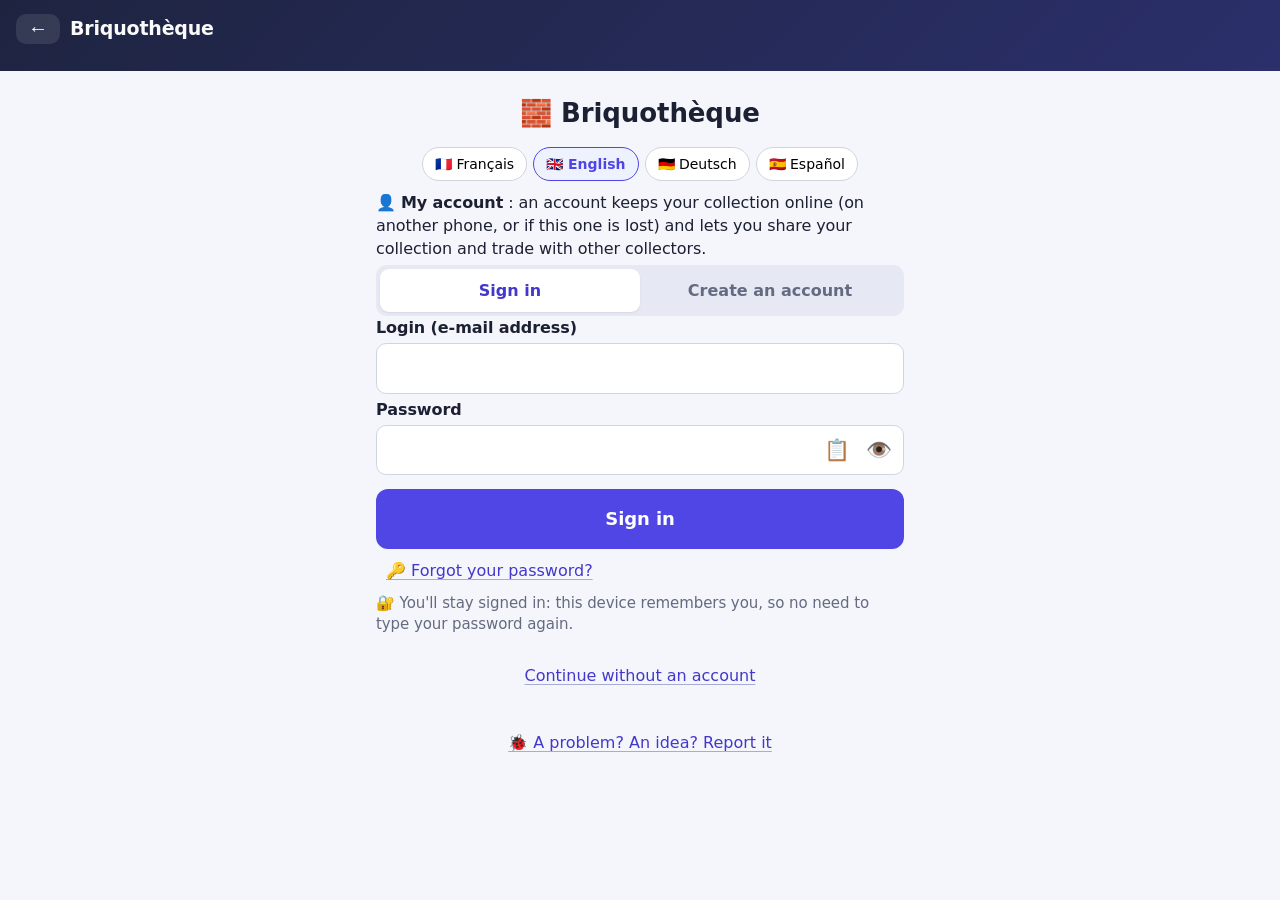
==== commit 4e7114ef: "v201 (non publiée) : porte-clés cherché par nom Co-Authored-By: Claude Opus 5.5 <noreply@anthropic.c" ====
--- a/index.html
+++ b/index.html
@@ -72,16 +72,17 @@
       <span><b>Photographier</b><small>Figurine, blister JB, set… l'appli reconnaît ce que c'est</small></span>
       <input type="file" id="input-photo" accept="image/*" capture="environment" hidden>
     </label>
-    <!-- un seul bouton pour un blister (Mathias, 06/11/2026) : prendre la photo, ou en choisir une déjà prise -->
-    <button class="action-principale action-blister" data-action="blister-ajouter">
-      <span class="icone">📦</span>
-      <span><b>Ajouter un blister JB</b><small>Photo à prendre ou déjà prise · recto, verso, n°</small></span>
-    </button>
+    <!-- deux gros boutons (Mathias, 07/11/2026 : « Photographier » proposait déjà le blister JB, « Ajouter un blister JB »
+         faisait doublon) : prendre la photo, ou en choisir une déjà prise ; l'appli reconnaît ce que c'est dans les deux cas.
+         Le blister JB direct (recto, verso, n°) reste dans la rubrique JB Spielwaren. -->
+    <label class="action-principale action-blister">
+      <span class="icone">🖼️</span>
+      <span><b>Ajouter une photo déjà prise</b><small>Figurine, blister JB, set… depuis la galerie</small></span>
+      <input type="file" id="input-galerie" accept="image/*" hidden>
+    </label>
     <input type="file" id="input-blister" accept="image/*" capture="environment" hidden>
     <input type="file" id="input-blister-galerie" accept="image/*" hidden>
     <div class="tuiles">
-      <label class="tuile"><span class="icone">🖼️</span><b>Photo déjà prise</b><small>Figurine, depuis la galerie</small>
-        <input type="file" id="input-galerie" accept="image/*" hidden></label>
       <button class="tuile" data-action="recherche"><span class="icone">🔍</span><b>Chercher par nom</b><small>Figurine (BrickLink)</small></button>
       <button class="tuile" data-action="saisie"><span class="icone">⌨️</span><b>Saisir un code</b><small>Un ou plusieurs codes</small></button>
       <button class="tuile" data-action="set"><span class="icone">🧱</span><b>Set LEGO</b><small>Ou Youmko, Pantasy, Cobi…</small></button>
@@ -146,6 +147,7 @@
         <pre id="liste-erreurs" class="score" style="white-space:pre-wrap;margin:6px 0 0"></pre></div>
       <button class="bouton gris" data-action="signaler">🐞 Signaler un problème ou proposer une amélioration</button>
       <button class="bouton gris" data-action="rapports-recus" id="btn-rapports-recus" hidden>📬 Rapports reçus</button>
+      <button class="bouton gris" data-action="commune-migrer" id="btn-commune-migrer" hidden>🌐 Recopier l'ancienne base commune (photos visibles de tous)</button>
       <p class="aide">Un blocage, un bug, ou une amélioration à proposer ? Le message part directement au créateur de l'appli, avec une capture d'écran si vous voulez. Pour un problème, il décrit aussi l'appli (version, téléphone, écran, dernières actions et erreurs), sans rien de votre collection ni de vos photos.</p>
       <div id="bloc-catalogue" class="bloc-catalogue">
         <p class="sous-titre">🔄 Mises à jour</p>
@@ -197,8 +199,7 @@
       <summary class="bouton">➕ Ajouter à ma collection</summary>
       <div class="tuiles">
         <label class="tuile" for="input-photo"><span class="icone">📷</span><b>Photographier</b><small>Figurine, blister, set… reconnu</small></label>
-        <button class="tuile" data-action="blister-ajouter"><span class="icone">📦</span><b>Blister JB</b><small>Photo à prendre ou déjà prise</small></button>
-        <label class="tuile" for="input-galerie"><span class="icone">🖼️</span><b>Photo déjà prise</b><small>Figurine, depuis la galerie</small></label>
+        <label class="tuile" for="input-galerie"><span class="icone">🖼️</span><b>Photo déjà prise</b><small>Figurine, blister, set… reconnu</small></label>
         <button class="tuile" data-action="recherche"><span class="icone">🔍</span><b>Chercher par nom</b><small>Figurine (BrickLink)</small></button>
         <button class="tuile" data-action="saisie"><span class="icone">⌨️</span><b>Saisir un code</b><small>Un ou plusieurs codes</small></button>
         <button class="tuile" data-action="custom"><span class="icone">🎨</span><b>Figurine custom</b><small>Catalogue JB ou lien</small></button>
@@ -685,6 +686,8 @@
         <label class="bouton bleu" id="btn-dos">📷 Ajouter une photo de dos pour affiner
           <input type="file" id="input-dos" accept="image/*" capture="environment" hidden>
         </label>
+        <button class="bouton bleu" data-action="google-lens">🔎 Chercher avec Google Lens</button>
+        <button class="bouton bleu" data-action="porte-cles-chercher">🔑 C'est un porte-clés : le chercher par nom</button>
         <button class="bouton bleu" data-action="recherche">🔍 Chercher par nom</button>
         <button class="bouton bleu" data-action="nouveautes-series">🆕 Nouveautés (séries récentes, pas encore reconnues en photo)</button>
         <button class="bouton-lien" data-action="saisie">⌨️ Saisir le code à la main</button>
@@ -695,6 +698,7 @@
 
   <!-- 5. Saisie manuelle -->
   <section id="ecran-saisie" class="ecran" hidden>
+    <p class="alerte info" id="saisie-aide-lens" hidden>🔎 Dans Google Lens, repérez le code de la figurine (ex. « sw1022 ») ou son nom, puis tapez le code ci-dessous. Sans code, revenez et touchez « Chercher par nom ».</p>
     <label for="saisie-code" class="etiquette-champ">Code BrickLink de la figurine</label>
     <input id="saisie-code" class="champ" placeholder="ex. SW0631" autocapitalize="characters" autocomplete="off">
     <p class="aide">Vous ne connaissez pas le code ? <a id="lien-recherche" href="https://www.bricklink.com/catalogTree.asp?itemType=M" target="_blank" rel="noopener">Chercher sur BrickLink</a></p>
@@ -869,6 +873,7 @@
 <script src="js/catalogue.js"></script>
 <script src="js/empreinte.js"></script>
 <script src="js/nouveautes.js"></script>
+<script src="js/commune_en_ligne.js"></script>
 <script src="js/catalogue_jb.js"></script>
 <script src="lib/tesseract/tesseract.min.js"></script>
 <script src="js/lecture_paddle.js"></script>
--- a/style.css
+++ b/style.css
@@ -171,6 +171,8 @@
 /* Variantes d'une figurine (tête différente sous un casque) */
 .variantes summary { cursor: pointer; color: var(--bleu); font-weight: 600; padding: 8px 0; }
 .variantes .grille { margin-top: 8px; }
+.variantes .proposition.choisie { outline: 3px solid var(--bleu); outline-offset: -3px; }
+.variantes .nom-court b { color: var(--texte); }
 .petit-champ { font-size: 13px; padding: 6px 8px; margin-top: 6px; width: 100%; }
 
 /* Page d'accueil : une action principale, puis des tuiles identiques rangées par rubrique */
@@ -671,3 +673,13 @@
 .rapport.traite { opacity: .55; }
 .rapport-diag { white-space: pre-wrap; font-size: 12px; max-height: 240px; overflow: auto; }
 .rapport-analyse div { white-space: pre-wrap; margin-top: 4px; }
+/* partage reçu : une ligne par article, avec sa photo (js/partages.js, 07/11/2026) */
+.ligne-partage { display: flex; align-items: center; gap: 10px; width: 100%; background: none; border: 0; border-bottom: 1px solid #eee;
+  padding: 6px 0; font: inherit; color: inherit; text-align: left; cursor: pointer; }
+.ligne-partage > span { flex: 1; }
+.vignette-partage { width: 56px; height: 56px; object-fit: contain; border-radius: 8px; background: #f3f3f3; flex: none; }
+/* Photos d'un détail (visage sans casque, dos…) pour comparer les versions d'un personnage (10/11/2026) */
+.photos-detail { display: flex; gap: 8px; overflow-x: auto; margin: 8px 0; }
+.photos-detail figure { margin: 0; flex: 0 0 46%; }
+.photos-detail img { width: 100%; border-radius: 10px; display: block; }
+.photos-detail figcaption { font-size: .85em; text-align: center; color: var(--gris, #666); }
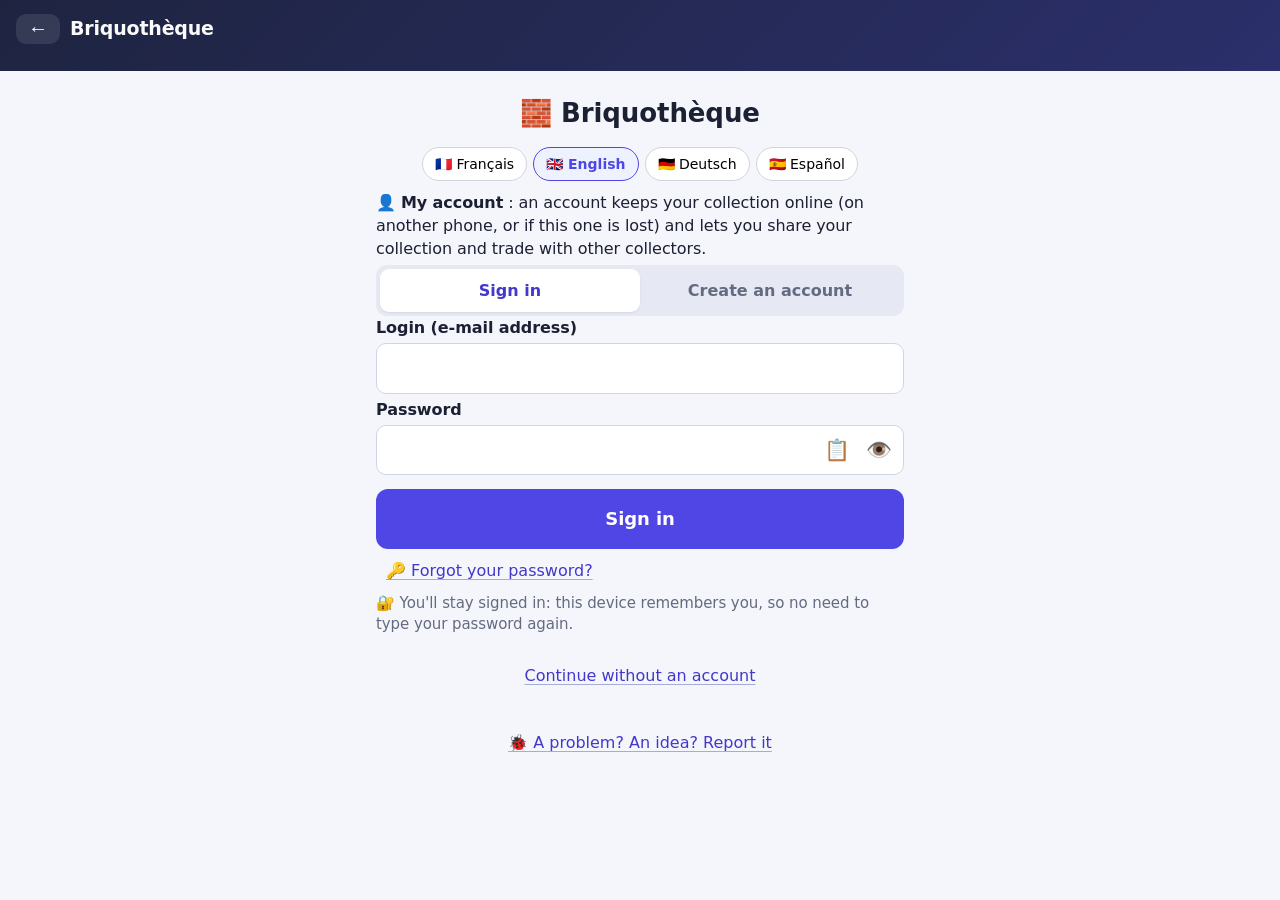
==== commit 9ad97977: "v207 : remerciement avec le nombre de figurines ajoutées à la base commune par chaque compte Co-Auth" ====
--- a/index.html
+++ b/index.html
@@ -636,6 +636,7 @@
     <div class="carte">
       <p class="sous-titre" id="base-compte"></p>
       <p class="score" id="base-commune-etat"></p>
+      <div id="base-merci"></div>
       <button class="bouton bleu" data-action="base-commune-envoyer" id="btn-base-commune" hidden>🌐 Envoyer à la base commune</button>
       <label class="bouton gris">📥 Ajouter un envoi de blisters (.zip de votre ami, ou le vôtre)
         <input type="file" id="input-base-reprendre" accept=".zip,application/zip" hidden></label>
--- a/style.css
+++ b/style.css
@@ -683,3 +683,10 @@
 .photos-detail figure { margin: 0; flex: 0 0 46%; }
 .photos-detail img { width: 100%; border-radius: 10px; display: block; }
 .photos-detail figcaption { font-size: .85em; text-align: center; color: var(--gris, #666); }
+
+/* Statistiques : décompte total / différents */
+.decompte { width: 100%; border-collapse: collapse; font-size: .95em }
+.decompte th, .decompte td { padding: 6px 4px; text-align: right; border-bottom: 1px solid var(--bord) }
+.decompte th:first-child, .decompte td:first-child { text-align: left }
+.decompte-total td { border-bottom: none; font-weight: 700 }
+.alerte.merci { background: #e9f7ef; border-color: #b7e4c7; border-left-color: #1f9d55; }
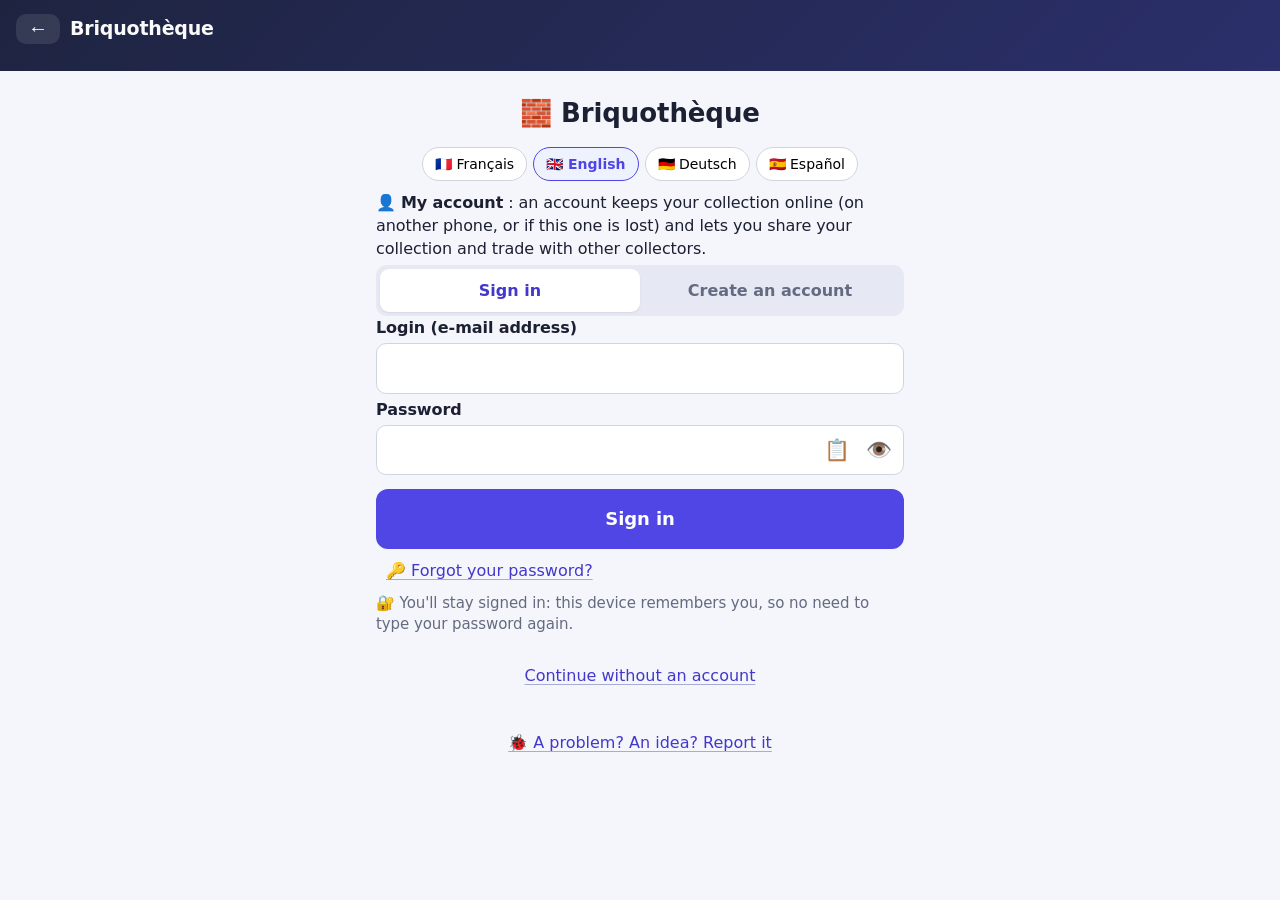
==== commit bedb15f8: "v208 : fichier Excel « À vendre » complet, avec la photo et toutes les infos de chaque blister Co-Au" ====
--- a/index.html
+++ b/index.html
@@ -636,7 +636,6 @@
     <div class="carte">
       <p class="sous-titre" id="base-compte"></p>
       <p class="score" id="base-commune-etat"></p>
-      <div id="base-merci"></div>
       <button class="bouton bleu" data-action="base-commune-envoyer" id="btn-base-commune" hidden>🌐 Envoyer à la base commune</button>
       <label class="bouton gris">📥 Ajouter un envoi de blisters (.zip de votre ami, ou le vôtre)
         <input type="file" id="input-base-reprendre" accept=".zip,application/zip" hidden></label>
@@ -895,6 +894,7 @@
   <script src="js/statistiques.js"></script>
   <script src="js/valeur.js"></script>
   <script src="js/assurance.js"></script>
+  <script src="js/export_vente.js"></script>
   <script src="js/achats.js"></script>
   <script src="js/consulter.js"></script>
 <script src="js/occupe.js"></script>
--- a/style.css
+++ b/style.css
@@ -689,4 +689,3 @@
 .decompte th, .decompte td { padding: 6px 4px; text-align: right; border-bottom: 1px solid var(--bord) }
 .decompte th:first-child, .decompte td:first-child { text-align: left }
 .decompte-total td { border-bottom: none; font-weight: 700 }
-.alerte.merci { background: #e9f7ef; border-color: #b7e4c7; border-left-color: #1f9d55; }
